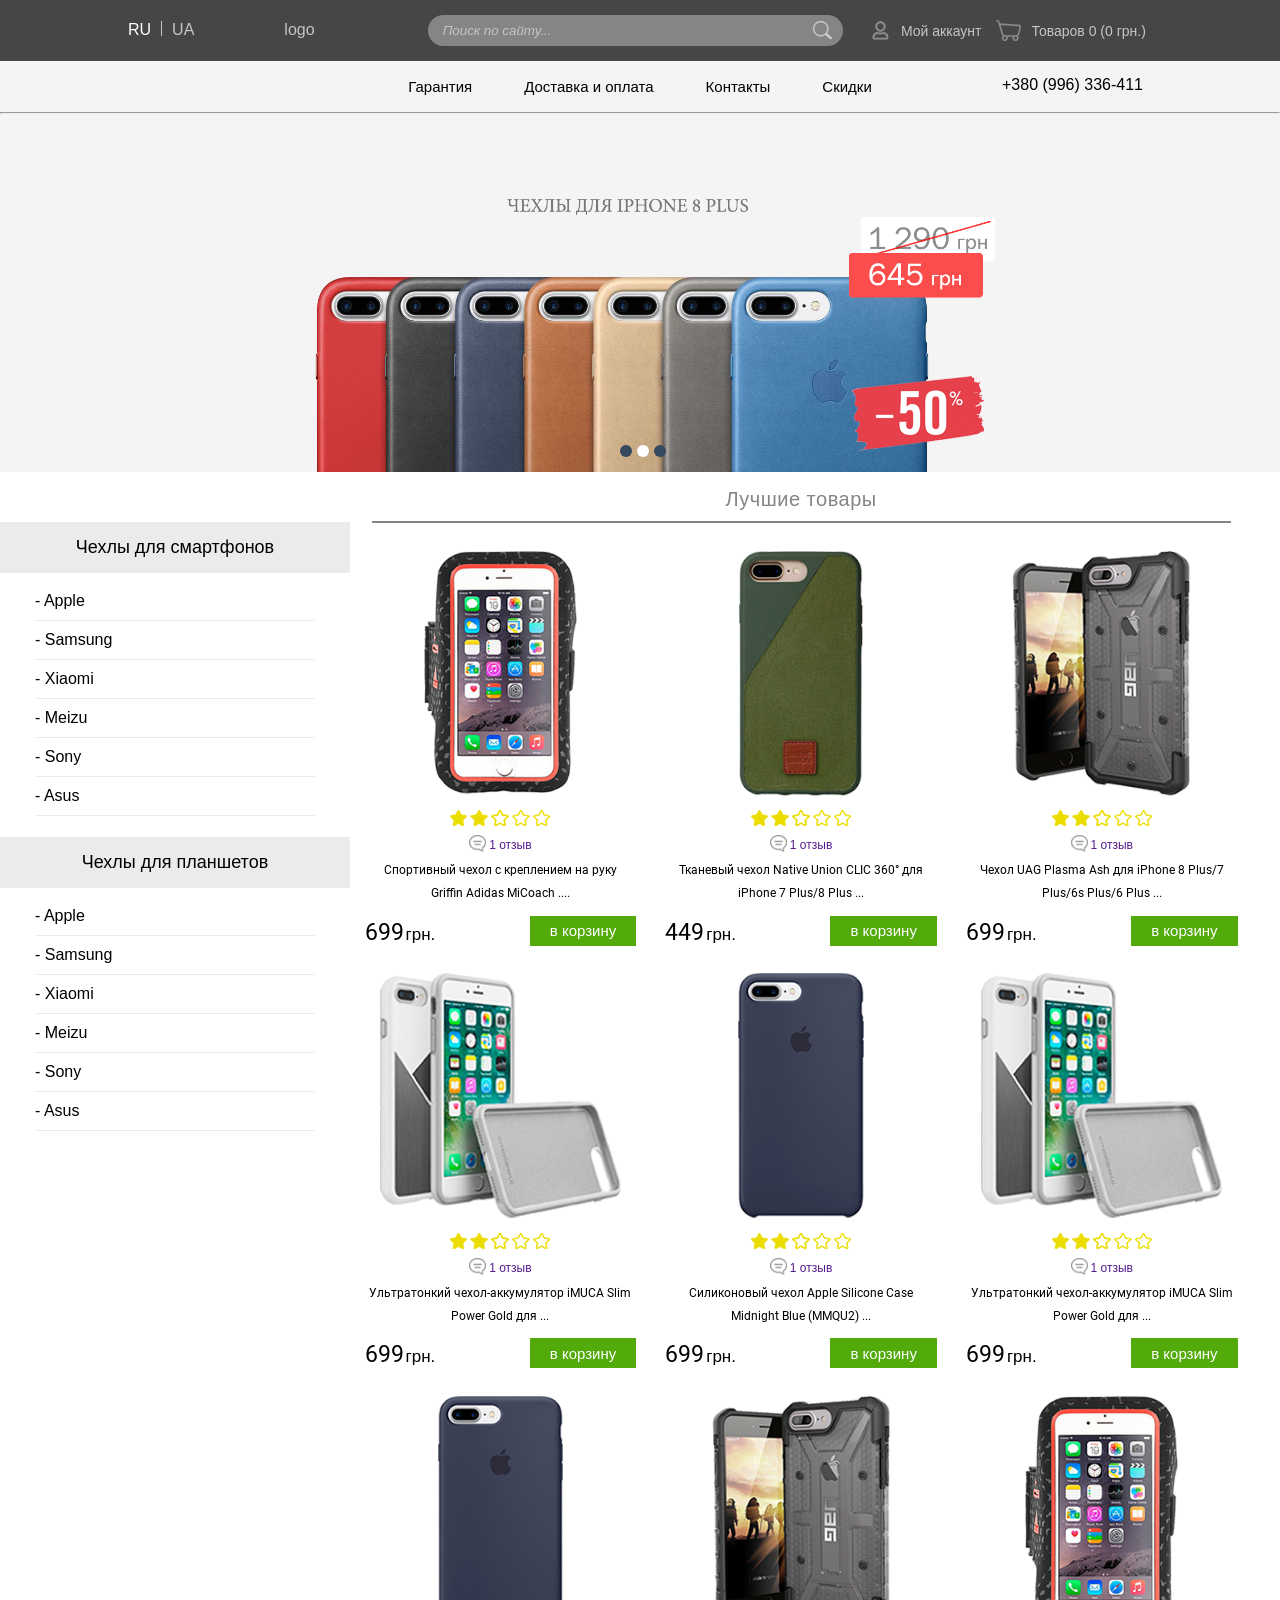
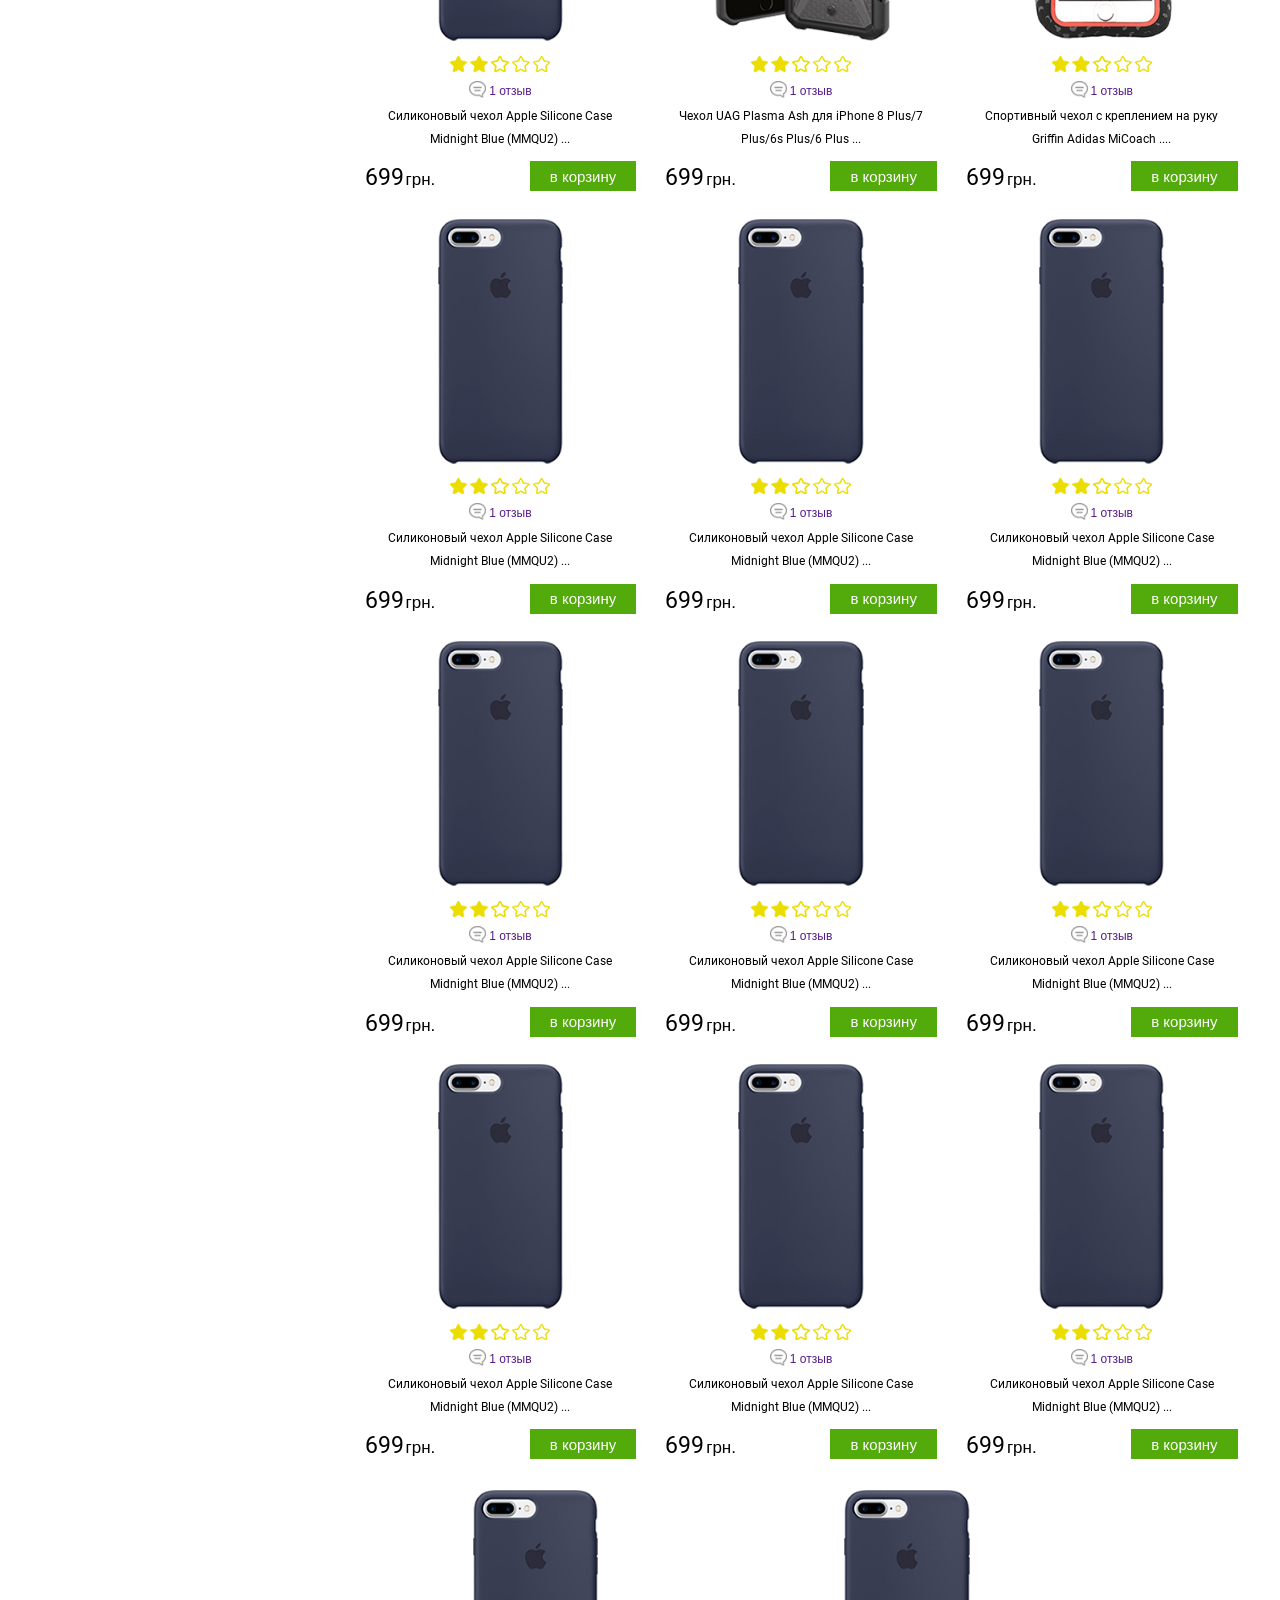
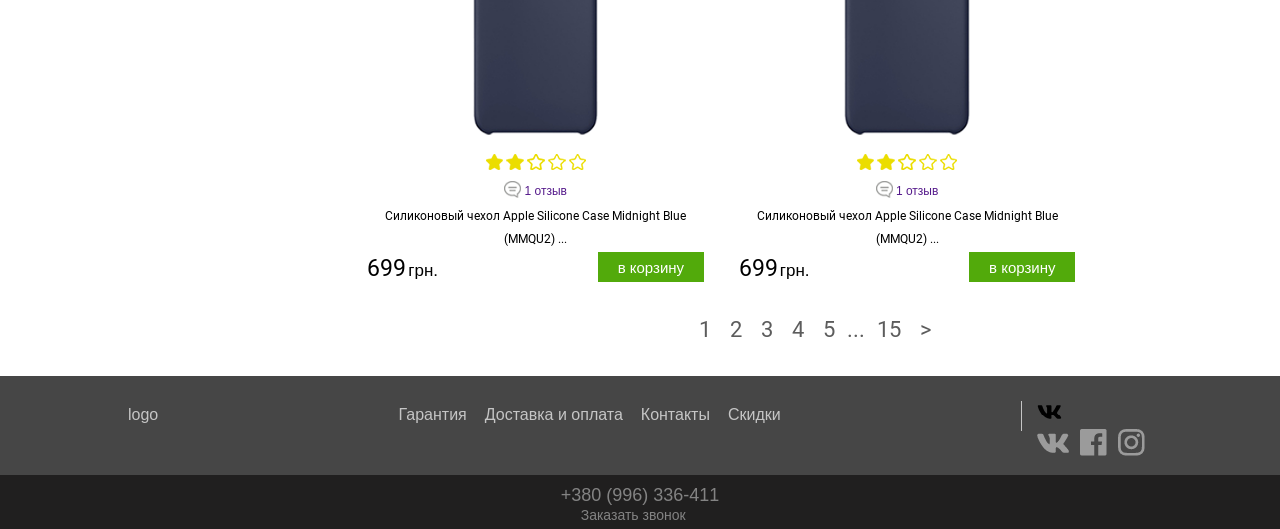
==== shop/index.html @ dcca8839 "reload" ====
<!DOCTYPE html>
<html lang="en">
<head>
    <meta charset="UTF-8">
    <meta name="viewport" content="width=device-width, initial-scale=1.0, maximum-scale=1.0, user-scalable=no">
    <meta http-equiv="X-UA-Compatible" content="ie=edge">
    <link rel="stylesheet" href="css/fonts.css">
    <link rel="stylesheet" href="css/style.css">
    <title>Document</title>
    <link rel="stylesheet" type="text/css" href="slider/engine1/style.css" />
	<script type="text/javascript" src="slider/engine1/jquery.js"></script>
</head>
<body>       
    <header class="header">
        <div class="header-center">
            <div class="launge">
                <div class="ru">
                    <a  href="#">RU</a> 
                </div>
                <div class="line">
                </div>
                <div class="ua">
                    <a  href="#">UA</a> 
                </div> 
                <div class="logo">           
                    <a href="#">logo</a>
                </div> 
            </div>
            <div class="search">
                <input type="text" placeholder="Поиск по сайту...">
                <a href="#"></a>
            </div>
            <div class="user">   
                    <a class="img-user" href="#"></a>                
                <div class="account">
                    <a href="#">Мой аккаунт
                    </a>
                </div>                
                <a class="img-basket" href="#"><img src="img/basket.png" alt=""></a>                
                <div class="basket">
                    <a href="#">Товаров 0 (0 грн.)</a>
                </div>                
            </div>
        </div>
    </header>

    <header class="header_1">
        <div class="position">
                <div class="number_phone n1">                    
                </div>
            <div class="center_header_1">
                <a href="#"><button>Гарантия</button></a>
                <a href="#"><button>Доставка и оплата</button></a>
                <a href="#"><button>Контакты</button></a>
                <a href="#"><button>Скидки</button></a> 
            </div>
            <div class="number_phone n2">
                    +380 (996) 336-411
            </div>
        </div>
        
    </header>

    <hr class="line">

    <div class="slider">
        <div class="slider_sl">
            <div id="wowslider-container1">
                <div class="ws_images"><ul>
                    <li><img src="slider/data1/images/_1.png" id="wows1_0"/></li>
                    <li><img src="slider/data1/images/_1__.png" id="wows1_1"/></a></li>
                    <li><img src="slider/data1/images/_1____.png" id="wows1_2"/></li>
                </ul></div>
                <div class="ws_bullets"><div>
                    <a href="#" title="Без имени-1"><span>1</span></a>
                    <a href="#" title="Без имени-1 — копия"><span>2</span></a>
                    <a href="#" title="Без имени-1 — копия — копия"><span>3</span></a>
                </div></div><div class="ws_script" style="position:absolute;left:-99%"><a href="https://www.youtube.com">html5 slider</a> by WOWSlider.com v8.8</div>
                <div class="ws_shadow"></div>
            </div>	
            <script type="text/javascript" src="slider/engine1/wowslider.js"></script>
            <script type="text/javascript" src="slider/engine1/script.js"></script>
        </div>
    </div>
    
    <div class="content">
        <div class="catalog">
            <div class="catalog_towarow">  
                <div class="smartphone">
                    <div class="cases">             
                        <div class="smartphone_cases">
                            <a class="cases" href="#">Чехлы для смартфонов</a>                    
                        </div>
                    </div>
                    <div class="sm">
                        <a href="#">- Apple</a> <br> 
                        <a href="#">- Samsung</a> <br>
                        <a href="#">- Xiaomi</a> <br>
                        <a href="#">- Meizu</a> <br>
                        <a href="#">- Sony</a> <br>
                        <a href="#">- Asus</a> 
                    </div>
                </div>
                
                <div class="tablet">
                    <div class="cases">
                        <div class="tablet_cases">
                            <a href="#">Чехлы для планшетов</a>                   
                        </div>
                    </div>
                    <div class="tb">
                        <a href="#">- Apple</a> <br>
                        <a href="#">- Samsung</a> <br>
                        <a href="#">- Xiaomi</a> <br>
                        <a href="#">- Meizu</a> <br>
                        <a href="#">- Sony</a> <br>
                        <a href="#">- Asus</a> 
                    </div>
                </div>
            </div>
        </div>

        <div class="tovar">
            <div class="txt-best-products">
                <span>Лучшие товары</span>
                <hr>
            </div>
            <div class="products">
                <div class="block">
                    <div>
                        <div class="ph">
                            <img class="photo" src="img/case-1.png" alt="">
                        </div>
                        <img class="star" src="img/star-2.png" alt="">
                        <div class="comment">
                            <a href="">
                            <img src="img/comment.png" alt="">
                            <span>1 отзыв</span>
                            </a>
                        </div>
                        <div class="description">
                            <span>
                                Спортивный чехол с креплением на руку 
                                Griffin Adidas MiCoach .... <br>
                            </span>
                        </div>
                        <span class="price">
                            699<span>грн.</span> 
                        </span>
                        <a href="#">
                            <button>
                                в корзину
                            </button>
                        </a>
                    </div>
                </div>

                <div class="block">
                    <div>
                        <div class="ph">
                            <img class="photo" src="img/case-2.png" alt="">
                        </div>
                        <img class="star" src="img/star-2.png" alt="">
                        <div class="comment">
                            <a href="">
                            <img src="img/comment.png" alt="">
                            <span>1 отзыв</span>
                            </a>
                        </div>
                        <div class="description">
                            <span>
                                Тканевый чехол Native Union CLIC 360° для iPhone 7 Plus/8 Plus ...<br>
                            </span>
                        </div>
                        <span class="price">
                            449<span>грн.</span> 
                        </span>
                        <a href="#">
                            <button>
                                в корзину
                            </button>
                        </a>
                    </div>
                </div>

                <div class="block">
                    <div>
                        <div class="ph">
                            <img class="photo" src="img/case-3.png" alt="">
                        </div>
                        <img class="star" src="img/star-2.png" alt="">
                        <div class="comment">
                            <a href="">
                            <img src="img/comment.png" alt="">
                            <span>1 отзыв</span>
                            </a>
                        </div>
                        <div class="description">
                            <span>
                                Чехол UAG Plasma Ash для iPhone 8 Plus/7 Plus/6s Plus/6 Plus ... <br>
                            </span>
                        </div>
                        <span class="price">
                            699<span>грн.</span> 
                        </span>
                        <a href="#">
                            <button>
                                в корзину
                            </button>
                        </a>
                    </div>
                </div>

                <div class="block">
                    <div>
                        <div class="ph">
                            <img class="photo" src="img/case-4.png" alt="">
                        </div>
                        <img class="star" src="img/star-2.png" alt="">
                        <div class="comment">
                            <a href="">
                            <img src="img/comment.png" alt="">
                            <span>1 отзыв</span>
                            </a>
                        </div>
                        <div class="description">
                            <span>
                                Ультратонкий чехол-аккумулятор iMUCA Slim Power Gold для ...<br>
                            </span>
                        </div>
                        <span class="price">
                            699<span>грн.</span> 
                        </span>
                        <a href="#">
                            <button>
                                в корзину
                            </button>
                        </a>
                    </div>
                </div>
                <div class="block">
                    <div>
                        <div class="ph">
                            <img class="photo" src="img/case-5.png" alt="">
                        </div>
                        <img class="star" src="img/star-2.png" alt="">
                        <div class="comment">
                            <a href="">
                            <img src="img/comment.png" alt="">
                            <span>1 отзыв</span>
                            </a>
                        </div>
                        <div class="description">
                            <span>
                                Силиконовый чехол Apple Silicone Case Midnight Blue (MMQU2) ...<br>
                            </span>
                        </div>
                        <span class="price">
                            699<span>грн.</span> 
                        </span>
                        <a href="#">
                            <button>
                                в корзину
                            </button>
                        </a>
                    </div>
                </div>
                <div class="block">
                    <div>
                        <div class="ph">
                            <img class="photo" src="img/case-4.png" alt="">
                        </div>
                        <img class="star" src="img/star-2.png" alt="">
                        <div class="comment">
                            <a href="">
                            <img src="img/comment.png" alt="">
                            <span>1 отзыв</span>
                            </a>
                        </div>
                        <div class="description">
                            <span>
                                Ультратонкий чехол-аккумулятор iMUCA Slim Power Gold для ...<br>
                            </span>
                        </div>
                        <span class="price">
                            699<span>грн.</span> 
                        </span>
                        <a href="#">
                            <button>
                                в корзину
                            </button>
                        </a>
                    </div>
                </div>
                <div class="block">
                    <div>
                        <div class="ph">
                            <img class="photo" src="img/case-5.png" alt="">
                        </div>
                        <img class="star" src="img/star-2.png" alt="">
                        <div class="comment">
                            <a href="">
                            <img src="img/comment.png" alt="">
                            <span>1 отзыв</span>
                            </a>
                        </div>
                        <div class="description">
                            <span>
                                Силиконовый чехол Apple Silicone Case Midnight Blue (MMQU2) ...<br>
                            </span>
                        </div>
                        <span class="price">
                            699<span>грн.</span> 
                        </span>
                        <a href="#">
                            <button>
                                в корзину
                            </button>
                        </a>
                    </div>
                </div>
                <div class="block">
                    <div>
                        <div class="ph">
                            <img class="photo" src="img/case-3.png" alt="">
                        </div>
                        <img class="star" src="img/star-2.png" alt="">
                        <div class="comment">
                            <a href="">
                            <img src="img/comment.png" alt="">
                            <span>1 отзыв</span>
                            </a>
                        </div>
                        <div class="description">
                            <span>
                                Чехол UAG Plasma Ash для iPhone 8 Plus/7 Plus/6s Plus/6 Plus ... <br>
                            </span>
                        </div>
                        <span class="price">
                            699<span>грн.</span> 
                        </span>
                        <a href="#">
                            <button>
                                в корзину
                            </button>
                        </a>
                    </div>
                </div>
                <div class="block">
                    <div>
                        <div class="ph">
                            <img class="photo" src="img/case-1.png" alt="">
                        </div>
                        <img class="star" src="img/star-2.png" alt="">
                        <div class="comment">
                            <a href="">
                            <img src="img/comment.png" alt="">
                            <span>1 отзыв</span>
                            </a>
                        </div>
                        <div class="description">
                            <span>
                                Спортивный чехол с креплением на руку 
                                Griffin Adidas MiCoach .... <br>
                            </span>
                        </div>
                        <span class="price">
                            699<span>грн.</span> 
                        </span>
                        <a href="#">
                            <button>
                                в корзину
                            </button>
                        </a>
                    </div>
                </div>
                <div class="block">
                    <div>
                        <div class="ph">
                            <img class="photo" src="img/case-5.png" alt="">
                        </div>
                        <img class="star" src="img/star-2.png" alt="">
                        <div class="comment">
                            <a href="">
                            <img src="img/comment.png" alt="">
                            <span>1 отзыв</span>
                            </a>
                        </div>
                        <div class="description">
                            <span>
                                Силиконовый чехол Apple Silicone Case Midnight Blue (MMQU2) ...<br>
                            </span>
                        </div>
                        <span class="price">
                            699<span>грн.</span> 
                        </span>
                        <a href="#">
                            <button>
                                в корзину
                            </button>
                        </a>
                    </div>
                </div>
                <div class="block">
                    <div>
                        <div class="ph">
                            <img class="photo" src="img/case-5.png" alt="">
                        </div>
                        <img class="star" src="img/star-2.png" alt="">
                        <div class="comment">
                            <a href="">
                            <img src="img/comment.png" alt="">
                            <span>1 отзыв</span>
                            </a>
                        </div>
                        <div class="description">
                            <span>
                                Силиконовый чехол Apple Silicone Case Midnight Blue (MMQU2) ...<br>
                            </span>
                        </div>
                        <span class="price">
                            699<span>грн.</span> 
                        </span>
                        <a href="#">
                            <button>
                                в корзину
                            </button>
                        </a>
                    </div>
                </div>
                <div class="block">
                    <div>
                        <div class="ph">
                            <img class="photo" src="img/case-5.png" alt="">
                        </div>
                        <img class="star" src="img/star-2.png" alt="">
                        <div class="comment">
                            <a href="">
                            <img src="img/comment.png" alt="">
                            <span>1 отзыв</span>
                            </a>
                        </div>
                        <div class="description">
                            <span>
                                Силиконовый чехол Apple Silicone Case Midnight Blue (MMQU2) ...<br>
                            </span>
                        </div>
                        <span class="price">
                            699<span>грн.</span> 
                        </span>
                        <a href="#">
                            <button>
                                в корзину
                            </button>
                        </a>
                    </div>
                </div>
                <div class="block">
                    <div>
                        <div class="ph">
                            <img class="photo" src="img/case-5.png" alt="">
                        </div>
                        <img class="star" src="img/star-2.png" alt="">
                        <div class="comment">
                            <a href="">
                            <img src="img/comment.png" alt="">
                            <span>1 отзыв</span>
                            </a>
                        </div>
                        <div class="description">
                            <span>
                                Силиконовый чехол Apple Silicone Case Midnight Blue (MMQU2) ...<br>
                            </span>
                        </div>
                        <span class="price">
                            699<span>грн.</span> 
                        </span>
                        <a href="#">
                            <button>
                                в корзину
                            </button>
                        </a>
                    </div>
                </div>
                <div class="block">
                    <div>
                        <div class="ph">
                            <img class="photo" src="img/case-5.png" alt="">
                        </div>
                        <img class="star" src="img/star-2.png" alt="">
                        <div class="comment">
                            <a href="">
                            <img src="img/comment.png" alt="">
                            <span>1 отзыв</span>
                            </a>
                        </div>
                        <div class="description">
                            <span>
                                Силиконовый чехол Apple Silicone Case Midnight Blue (MMQU2) ...<br>
                            </span>
                        </div>
                        <span class="price">
                            699<span>грн.</span> 
                        </span>
                        <a href="#">
                            <button>
                                в корзину
                            </button>
                        </a>
                    </div>
                </div>
                <div class="block">
                    <div>
                        <div class="ph">
                            <img class="photo" src="img/case-5.png" alt="">
                        </div>
                        <img class="star" src="img/star-2.png" alt="">
                        <div class="comment">
                            <a href="">
                            <img src="img/comment.png" alt="">
                            <span>1 отзыв</span>
                            </a>
                        </div>
                        <div class="description">
                            <span>
                                Силиконовый чехол Apple Silicone Case Midnight Blue (MMQU2) ...<br>
                            </span>
                        </div>
                        <span class="price">
                            699<span>грн.</span> 
                        </span>
                        <a href="#">
                            <button>
                                в корзину
                            </button>
                        </a>
                    </div>
                </div>
                <div class="block">
                    <div>
                        <div class="ph">
                            <img class="photo" src="img/case-5.png" alt="">
                        </div>
                        <img class="star" src="img/star-2.png" alt="">
                        <div class="comment">
                            <a href="">
                            <img src="img/comment.png" alt="">
                            <span>1 отзыв</span>
                            </a>
                        </div>
                        <div class="description">
                            <span>
                                Силиконовый чехол Apple Silicone Case Midnight Blue (MMQU2) ...<br>
                            </span>
                        </div>
                        <span class="price">
                            699<span>грн.</span> 
                        </span>
                        <a href="#">
                            <button>
                                в корзину
                            </button>
                        </a>
                    </div>
                </div>
                <div class="block">
                    <div>
                        <div class="ph">
                            <img class="photo" src="img/case-5.png" alt="">
                        </div>
                        <img class="star" src="img/star-2.png" alt="">
                        <div class="comment">
                            <a href="">
                            <img src="img/comment.png" alt="">
                            <span>1 отзыв</span>
                            </a>
                        </div>
                        <div class="description">
                            <span>
                                Силиконовый чехол Apple Silicone Case Midnight Blue (MMQU2) ...<br>
                            </span>
                        </div>
                        <span class="price">
                            699<span>грн.</span> 
                        </span>
                        <a href="#">
                            <button>
                                в корзину
                            </button>
                        </a>
                    </div>
                </div>
                <div class="block">
                    <div>
                        <div class="ph">
                            <img class="photo" src="img/case-5.png" alt="">
                        </div>
                        <img class="star" src="img/star-2.png" alt="">
                        <div class="comment">
                            <a href="">
                            <img src="img/comment.png" alt="">
                            <span>1 отзыв</span>
                            </a>
                        </div>
                        <div class="description">
                            <span>
                                Силиконовый чехол Apple Silicone Case Midnight Blue (MMQU2) ...<br>
                            </span>
                        </div>
                        <span class="price">
                            699<span>грн.</span> 
                        </span>
                        <a href="#">
                            <button>
                                в корзину
                            </button>
                        </a>
                    </div>
                </div>
                <div class="block">
                    <div>
                        <div class="ph">
                            <img class="photo" src="img/case-5.png" alt="">
                        </div>
                        <img class="star" src="img/star-2.png" alt="">
                        <div class="comment">
                            <a href="">
                            <img src="img/comment.png" alt="">
                            <span>1 отзыв</span>
                            </a>
                        </div>
                        <div class="description">
                            <span>
                                Силиконовый чехол Apple Silicone Case Midnight Blue (MMQU2) ...<br>
                            </span>
                        </div>
                        <span class="price">
                            699<span>грн.</span> 
                        </span>
                        <a href="#">
                            <button>
                                в корзину
                            </button>
                        </a>
                    </div>
                </div>
                <div class="block">
                    <div>
                        <div class="ph">
                            <img class="photo" src="img/case-5.png" alt="">
                        </div>
                        <img class="star" src="img/star-2.png" alt="">
                        <div class="comment">
                            <a href="">
                            <img src="img/comment.png" alt="">
                            <span>1 отзыв</span>
                            </a>
                        </div>
                        <div class="description">
                            <span>
                                Силиконовый чехол Apple Silicone Case Midnight Blue (MMQU2) ...<br>
                            </span>
                        </div>
                        <span class="price">
                            699<span>грн.</span> 
                        </span>
                        <a href="#">
                            <button>
                                в корзину
                            </button>
                        </a>
                    </div>
                </div>           
            </div>
            <div class="down-spusok">
                <a href="#">1</a>
                <a href="#">2</a>
                <a href="#">3</a>
                <a href="#">4</a>
                <a href="#">5</a>
                <span>...</span>
                <a href="#">15</a>
                <a href="#">></a>
            </div>
        </div>
    </div>

    

    <footer>
        <div class="block-footer">
            <div class="left-footer">
                <a href="#">logo</a>
            </div>
            <div class="center-footer">
                <a href="#">Гарантия</a>
                <a href="#">Доставка и оплата</a>
                <a href="#">Контакты</a>
                <a href="#">Скидки</a>
            </div>
            <div class="right-footer">
                <div class="line"></div>
                <div class="imeges">
                    <a class="vkont" href="#"></a>
                    <a href="#"><img class="vk" src="img/vk.png" alt=""></a>
                    <a href="#"><img class="fc" src="img/facebook.png" alt=""></a>
                    <a href="#"><img class="in" src="img/instagram.png" alt=""></a>
                </div>
            </div>
        </div>
    </footer>

    <footer class="footer-1">
        <div class="number">
            <span>+380 (996) 336-411</span><br>
            <a href="#">
                Заказать звонок
            </a>
        </div>
    </footer>

</body>
</html>
---- shop/css/fonts.css ----
@font-face {
    font-family: "MyriadPro-Regular"; 
   src: url("catalog/view/theme/vasek/stylesheet/fonts/MyriadPro-Regular/MyriadPro-Regular.eot"); 
   src: url("catalog/view/theme/vasek/stylesheet/fonts/MyriadPro-Regular/MyriadPro-Regular.eot?#iefix") format("embedded-opentype"),
   url("catalog/view/theme/vasek/stylesheet/fonts/MyriadPro-Regular/MyriadPro-Regular.woff") format("woff"), 
   url("catalog/view/theme/vasek/stylesheet/fonts/MyriadPro-Regular/MyriadPro-Regular.ttf") format("truetype"); 
   font-style: normal; 
   font-weight: normal; 
}
@font-face {
    font-family: "Roboto-Regular"; 
   src: url("../fonts/Roboto-Regular/Roboto-Regular.eot"); 
   src: url("../fonts/Roboto-Regular/Roboto-Regular.eot?#iefix") format("embedded-opentype"),
   url("../fonts/Roboto-Regular/Roboto-Regular.woff") format("woff"), 
   url("../fonts/Roboto-Regular/Roboto-Regular.ttf") format("truetype"); 
   font-style: normal; 
   font-weight: normal; 
}

@font-face {
    font-family: "Roboto-Regular"; 
   src: url("../fonts/Roboto-Regular/Roboto-Regular.eot"); 
   src: url("../fonts/Roboto-Regular/Roboto-Regular.eot?#iefix") format("embedded-opentype"),
   url("../fonts/Roboto-Regular/Roboto-Regular.woff") format("woff"), 
   url("../fonts/Roboto-Regular/Roboto-Regular.ttf") format("truetype"); 
   font-style: normal; 
   font-weight: normal; 
}

@font-face {
    font-family: "ThirstyScriptRegular"; 
   src: url("../fonts/ThirstyScriptRegular/ThirstyScriptRegular.eot"); 
   src: url("../fonts/ThirstyScriptRegular/ThirstyScriptRegular.eot?#iefix") format("embedded-opentype"),
   url("../fonts/ThirstyScriptRegular/ThirstyScriptRegular.woff") format("woff"), 
   url("../fonts/ThirstyScriptRegular/ThirstyScriptRegular.ttf") format("truetype"); 
   font-style: normal; 
   font-weight: normal; 
}
---- shop/css/style.css ----
body {
  margin: 0px;
}
body a {
  text-decoration: none;
}

.header {
  background-color: #464646;
}
.header .header-center {
  display: flex;
  width: 80%;
  min-width: 1000px;
  max-width: 2000px;
  padding-top: 15px;
  padding-bottom: 15px;
  margin: auto;
  justify-content: space-between;
}
.header .header-center .launge {
  width: 280px;
  display: flex;
  font-family: Arial, sans-serif;
  margin-top: 6px;
}
.header .header-center .launge .line {
  width: 1px;
  height: 15px;
  background-color: #c5c5c5;
}
.header .header-center .launge a {
  transition: all 0.3s ease;
  color: #c5c5c5;
}
.header .header-center .launge .ru {
  margin-right: 10px;
}
.header .header-center .launge .ru a {
  color: #ffffff;
}
.header .header-center .launge .ua {
  margin-left: 10px;
}
.header .header-center .launge .ua :hover {
  color: #ffffff;
}
.header .header-center .launge .logo {
  margin-left: 90px;
}
.header .header-center .launge .logo :hover {
  color: #ffffff;
}
.header .search {
  display: flex;
  width: 440px;
  margin-left: 1.5%;
}
.header .search input {
  border-radius: 20px;
  border: 0px;
  padding: 8px 35px 8px 15px;
  width: 365px;
  background-color: #858585;
  outline: none;
  font-style: italic;
  color: #c5c5c5;
  font-family: Arial, sans-serif;
}
.header .search input::placeholder {
  color: #c5c5c5;
}
.header .search a {
  background: url("icon/search.png") no-repeat;
  width: 20px;
  height: 20px;
  position: relative;
  top: 6px;
  right: 30px;
}
.header .user {
  display: flex;
  width: 280px;
}
.header .user .img-user {
  margin-top: 6px;
  margin-right: 10px;
  width: 19px;
  height: 19px;
  background: url(icon/user.png) no-repeat;
}
.header .user a {
  transition: all 0.3s ease;
  color: #c5c5c5;
}
.header .user .account {
  margin-top: 8px;
  font-size: 14px;
  font-family: Arial, sans-serif;
}
.header .user .account :hover {
  color: #ffffff;
}
.header .user .img-basket {
  background: url(icon/basket.png) no-repeat;
  width: 25px;
  height: 25px;
  margin-top: 5px;
  margin-left: 15px;
}
.header .user .basket {
  margin-top: 8px;
  margin-left: 10px;
  font-size: 14px;
  font-family: Arial, sans-serif;
}
.header .user .basket :hover {
  color: #ffffff;
}

.header_1 {
  background-color: #f4f4f4;
  display: flex;
  justify-content: center;
}
.header_1 .position {
  display: flex;
  justify-content: space-between;
  width: 80%;
  max-width: 2000px;
  min-width: 1000px;
}
.header_1 .position .center_header_1 {
  display: flex;
}
.header_1 .position .center_header_1 button {
  color: black;
  font-size: 15px;
  font-family: "MyriadPro-Regular", sans-serif;
  padding: 17px 26px;
  border: 0;
  background-color: #f4f4f4;
  outline: 0 !important;
  transition: all 0.2s ease;
}
.header_1 .position .center_header_1 button:hover {
  color: #f4f4f4;
  background-color: #464646;
  padding: 17px 26px;
}
.header_1 .position .number_phone {
  transition: all 0.2s ease;
  font-family: "MyriadPro-Regular", sans-serif;
  right: 10%;
  color: black;
  padding: 15px 0px;
  width: 150px;
}

.line {
  margin: 0px;
}

.slider {
  display: flex;
  justify-content: center;
  background-color: #f4f4f4;
}
.slider .slider_sl {
  width: 70%;
}

.content {
  display: flex;
  margin-top: 50px;
}
.content .catalog {
  flex: 1;
  width: 100%;
  display: flex;
  justify-content: center;
}
.content .catalog .catalog_towarow {
  display: flex;
  flex-direction: column;
  width: 350px;
  height: 600px;
  border: 0px solid #ebebeb;
}
.content .catalog .catalog_towarow .cases {
  height: 315px;
}
.content .catalog .catalog_towarow .smartphone_cases, .content .catalog .catalog_towarow .tablet_cases {
  transition: all 0.3s ease;
  font-size: 18px;
  text-align: center;
  background-color: #ebebeb;
  width: 100%;
  font-family: "MyriadPro-Regular", sans-serif;
  padding: 15px 0px;
}
.content .catalog .catalog_towarow .smartphone_cases a, .content .catalog .catalog_towarow .tablet_cases a {
  color: black;
  padding-left: 0px;
}
.content .catalog .catalog_towarow .smartphone_cases:hover, .content .catalog .catalog_towarow .tablet_cases:hover {
  background-color: #464646;
}
.content .catalog .catalog_towarow .smartphone_cases:hover a, .content .catalog .catalog_towarow .tablet_cases:hover a {
  color: #ffffff;
}
.content .catalog .catalog_towarow .sm, .content .catalog .catalog_towarow .tb {
  position: absolute;
  width: 80%;
  top: 60px;
  font-size: 0px;
  padding: 0% 10%;
}
.content .catalog .catalog_towarow .sm a, .content .catalog .catalog_towarow .tb a {
  transition: all 0.2s ease;
  font-family: "MyriadPro-Regular", sans-serif;
  display: block;
  padding: 10px 0px 10px 0px;
  color: black;
  font-size: 16px;
  border-bottom: 1px solid #ebebeb;
}
.content .catalog .catalog_towarow .sm a:hover, .content .catalog .catalog_towarow .tb a:hover {
  border-bottom: 1px solid #858585;
  font-size: 20px;
}
.content .catalog .catalog_towarow .tablet, .content .catalog .catalog_towarow .smartphone {
  position: relative;
  width: 100%;
}
.content .tovar {
  position: relative;
  top: -34px;
  flex: 3;
  width: 100%;
  max-width: 2000px;
}
.content .tovar .txt-best-products {
  margin-right: 3%;
  text-align: center;
  font-size: 20px;
  font-family: "MyriadPro-Regular", sans-serif;
  color: #858585;
  letter-spacing: 0.5px;
}
.content .tovar .txt-best-products hr {
  border: 0.7px solid #858585;
  width: 95%;
}
.content .tovar .products {
  width: 97%;
  display: flex;
  flex-wrap: wrap;
  justify-content: left;
}
.content .tovar .products .block {
  margin-bottom: 10px;
  transition: all 0.4s ease;
  flex-grow: 1;
  width: 250px;
  max-width: 366px;
  height: 420px;
  margin: 0.3% 0.3% 0% 0.3%;
  flex-shrink: 0;
  position: relative;
  background-color: #ffffff;
}
.content .tovar .products .block div .ph {
  display: flex;
  justify-content: center;
  height: 245px;
  padding: 5%;
}
.content .tovar .products .block div .ph .photo {
  display: block;
  height: 100%;
}
.content .tovar .products .block div .star {
  display: block;
  margin: auto;
  margin-bottom: 3%;
}
.content .tovar .products .block div .comment a {
  display: flex;
  justify-content: center;
}
.content .tovar .products .block div .comment a img {
  display: flex;
  width: 17px;
  height: 17px;
}
.content .tovar .products .block div .comment a span {
  margin-left: 3px;
  font-family: "MyriadPro-Regular", sans-serif;
  font-size: 12px;
  margin-top: 3px;
}
.content .tovar .products .block div .description {
  display: flex;
  justify-content: center;
  margin-top: 7px;
  margin-bottom: 5px;
}
.content .tovar .products .block div .description span {
  display: block;
  width: 90%;
  font-family: "Roboto-Regular", sans-serif;
  font-size: 12px;
  text-align: center;
  line-height: 23px;
}
.content .tovar .products .block div .price {
  position: absolute;
  display: block;
  bottom: 10px;
  margin-left: 4%;
  font-size: 23px;
  font-family: "Roboto-Regular", sans-serif;
}
.content .tovar .products .block div .price span {
  margin-left: 2px;
  font-size: 17px;
  font-family: "MyriadPro-Regular", sans-serif;
}
.content .tovar .products .block div a button {
  font-family: "MyriadPro-Regular", sans-serif;
  font-size: 15px;
  color: #ffffff;
  position: absolute;
  right: 4%;
  bottom: 10px;
  background-color: #52aa0b;
  border: 0px;
  padding: 6.5px 20px;
  transition: all 0.2s ease;
}
.content .tovar .products .block div a button:hover {
  cursor: pointer;
  background-color: #71ca28;
}
.content .tovar .products .block:hover {
  box-shadow: 12px 12px 60px rgba(0, 0, 0, 0.2);
  z-index: 2;
}
.content .tovar .down-spusok {
  font-size: 22px;
  font-family: "Roboto-Regular", sans-serif;
  text-align: center;
  margin-top: 25px;
}
.content .tovar .down-spusok a {
  transition: all 0.3S ease;
  color: #5c5c5c;
  margin-right: 7px;
  margin-left: 7px;
}
.content .tovar .down-spusok a:hover {
  color: black;
}
.content .tovar .down-spusok span {
  color: #5c5c5c;
}

footer {
  display: flex;
  justify-content: center;
  background-color: #464646;
  padding: 25px 0px 15px 0px;
}
footer .block-footer {
  width: 80%;
  min-width: 1000px;
  max-width: 2000px;
  display: flex;
  justify-content: space-between;
}
footer .block-footer .left-footer {
  margin-top: 5px;
}
footer .block-footer .left-footer a {
  transition: all 0.3s ease;
  color: #c5c5c5;
  font-family: "MyriadPro-Regular", sans-serif;
}
footer .block-footer .left-footer a:hover {
  color: #ffffff;
}
footer .block-footer .center-footer {
  margin-top: 5px;
}
footer .block-footer .center-footer a {
  transition: all 0.3s ease;
  color: #c5c5c5;
  font-family: "MyriadPro-Regular", sans-serif;
  margin-left: 7px;
  margin-right: 7px;
}
footer .block-footer .center-footer a:hover {
  color: #ffffff;
}
footer .block-footer .right-footer {
  display: flex;
}
footer .block-footer .right-footer .line {
  margin-right: 15px;
  height: 30px;
  width: 1px;
  background-color: #c5c5c5;
}
footer .block-footer .right-footer .imeges .vkont {
  display: block;
  background: url("icon/vk.svg");
  width: 25px;
  height: 25px;
  fill: green;
}
footer .block-footer .right-footer .imeges a img {
  margin-right: 7px;
  margin-top: 3px;
}
footer .block-footer .right-footer .imeges a .vk {
  margin-bottom: 3px;
}

.footer-1 {
  padding: 10px 0px 5px 0px;
  background-color: #201f1f;
}
.footer-1 .number span {
  color: #838383;
  font-family: "MyriadPro-Regular", sans-serif;
  font-size: 18px;
}
.footer-1 .number a {
  transition: all 0.3s ease;
  color: #838383;
  font-family: "MyriadPro-Regular", sans-serif;
  font-size: 14px;
  margin-left: 20px;
}
.footer-1 .number a:hover {
  color: #c5c5c5;
}

@media (max-width: 1180px) {
  .content .catalog {
    display: none;
  }
  .content .tovar {
    justify-content: center;
  }
}
@media (max-width: 1020px) {
  .header .header-center {
    justify-content: space-between;
    width: 100%;
    min-width: 320px;
  }
  .header .header-center .launge {
    margin-left: 15px;
    width: 120px;
    font-size: 14px;
  }
  .header .header-center .launge .logo {
    margin-left: 25px;
  }
  .header .header-center .search {
    width: 50%;
  }
  .header .header-center .user {
    width: 70px;
    margin-right: 15px;
  }
  .header .header-center .user .account a {
    display: none;
  }
  .header .header-center .user .basket {
    font-size: 0px;
  }

  .header_1 .position {
    width: 100%;
    min-width: 0;
  }
  .header_1 .position .center_header_1 button {
    font-size: 12px;
  }
  .header_1 .position .number_phone {
    font-size: 13px;
    width: 120px;
  }
  .header_1 .position .n1 {
    display: none;
  }

  .slider {
    display: flex;
    justify-content: center;
    background-color: #f4f4f4;
    transition: all 0.3s ease;
  }
  .slider .slider_sl {
    width: 100%;
  }

  footer .block-footer {
    font-size: 12px;
    width: 100%;
    min-width: 580px;
    max-width: none;
  }
  footer .block-footer .left-footer {
    position: relative;
    left: 15px;
  }
  footer .block-footer .center-footer {
    margin-top: 7px;
  }
  footer .block-footer .right-footer {
    position: relative;
    right: 15px;
  }
}
@media (max-width: 628px) {
  .content .tovar .products {
    justify-content: center;
  }
}
@media (max-width: 576px) {
  .header .header-center {
    flex-direction: column;
    width: 100%;
  }
  .header .header-center .launge {
    position: absolute;
    order: 2;
    margin-left: 82%;
    margin-top: 50px;
    width: 0px;
    font-size: 12px;
  }
  .header .header-center .launge .logo {
    position: absolute;
    top: -100px;
  }
  .header .header-center .launge .line {
    position: absolute;
    margin-left: 27.5px;
    top: -1px;
  }
  .header .header-center .search {
    order: 1;
    width: 90%;
    margin-left: 7%;
  }
  .header .header-center .search input {
    padding: 8px 15% 8px 15px;
    width: 100%;
  }
  .header .header-center .user {
    margin-left: 10px;
    order: 3;
    width: 280px;
    margin-top: 10px;
  }
  .header .header-center .user .account {
    font-size: 12px;
  }
  .header .header-center .user .basket {
    font-size: 12px;
  }

  .header_1 .position {
    justify-content: center;
    width: 100%;
    min-width: 0;
  }
  .header_1 .position .center_header_1 {
    width: 100%;
    display: flex;
    justify-content: space-between;
  }
  .header_1 .position .center_header_1 button {
    font-size: 12px;
    padding: 10px 7px;
  }
  .header_1 .position .center_header_1 button:hover {
    color: #f4f4f4;
    background-color: #464646;
    padding: 10px 10px;
  }
  .header_1 .position .number_phone {
    display: none;
  }
}

/*# sourceMappingURL=style.css.map */
---- shop/slider/engine1/style.css ----
/*
 *	generated by WOW Slider 8.8
 *	template Stream
 */
@import url(https://fonts.googleapis.com/css?family=Pacifico);
#wowslider-container1 { 
	display: table;
	zoom: 1; 
	position: relative;
	width: 100%;
	max-width: 100%;
	max-height:685px;
	z-index:90;
	text-align:left; /* reset align=center */
	font-size: 10px;
	text-shadow: none; /* fix some user styles */

	/* reset box-sizing (to boostrap friendly) */
	-webkit-box-sizing: content-box;
	-moz-box-sizing: content-box;
	box-sizing: content-box; 
}
* html #wowslider-container1{ width:1689px }
#wowslider-container1 .ws_images ul{
	position:relative;
	width: 10000%; 
	height:100%;
	left:0;
	list-style:none;
	margin:0;
	padding:0;
	border-spacing:0;
	overflow: visible;
	/*table-layout:fixed;*/
}
#wowslider-container1 .ws_images ul li{
	position: relative;
	width:1%;
	height:100%;
	line-height:0; /*opera*/
	overflow: hidden;
	float:left;
	/*font-size:0;*/
	padding:0 0 0 0 !important;
	margin:0 0 0 0 !important;
}

#wowslider-container1 .ws_images{
	position: relative;
	left:0;
	top:0;
	height:100%;
	max-height:685px;
	max-width: 100%;
	vertical-align: top;
	border:none;
	overflow: hidden;
}
#wowslider-container1 .ws_images ul a{
	width:100%;
	height:100%;
	max-height:685px;
	display:block;
	color:transparent;
}
#wowslider-container1 img{
	max-width: none !important;
}
#wowslider-container1 .ws_images .ws_list img,
#wowslider-container1 .ws_images > div > img{
	width:100%;
	border:none 0;
	max-width: none;
	padding:0;
	margin:0;
}
#wowslider-container1 .ws_images > div > img {
	max-height:685px;
}

#wowslider-container1 .ws_images iframe {
	position: absolute;
	z-index: -1;
}

#wowslider-container1 .ws-title > div {
	display: inline-block !important;
}

#wowslider-container1 a{ 
	text-decoration: none; 
	outline: none; 
	border: none; 
}

#wowslider-container1  .ws_bullets { 
	float: left;
	position:absolute;
	z-index:70;
}
#wowslider-container1  .ws_bullets div{
	position:relative;
	float:left;
	font-size: 0px;
}
/* compatibility with Joomla styles */
#wowslider-container1  .ws_bullets a {
	line-height: 0;
}

#wowslider-container1  .ws_script{
	display:none;
}
#wowslider-container1 sound, 
#wowslider-container1 object{
	position:absolute;
}

/* prevent some of users reset styles */
#wowslider-container1 .ws_effect {
	position: static;
	width: 100%;
	height: 100%;
}

#wowslider-container1 .ws_photoItem {
	border: 2em solid #fff;
	margin-left: -2em;
	margin-top: -2em;
}
#wowslider-container1 .ws_cube_side {
	background: #A6A5A9;
}


#wowslider-container1.ws_gestures {
	cursor: -webkit-grab;
	cursor: -moz-grab;
	cursor: url("[data-uri]"), move;
}
#wowslider-container1.ws_gestures.ws_grabbing {
	cursor: -webkit-grabbing;
	cursor: -moz-grabbing;
	cursor: url("[data-uri]"), move;
}

/* hide controls when video start play */
#wowslider-container1.ws_video_playing .ws_bullets,
#wowslider-container1.ws_video_playing .ws_fullscreen,
#wowslider-container1.ws_video_playing .ws_next,
#wowslider-container1.ws_video_playing .ws_prev {
	display: none;
}


/* youtube/vimeo buttons */
#wowslider-container1 .ws_video_btn {
	position: absolute;
	display: none;
	cursor: pointer;
	top: 0;
	left: 0;
	width: 100%;
	height: 100%;
	z-index: 55;
}
#wowslider-container1 .ws_video_btn.ws_youtube,
#wowslider-container1 .ws_video_btn.ws_vimeo {
	display: block;
}
#wowslider-container1 .ws_video_btn div {
	position: absolute;
	background-image: url(./playvideo.png);
	background-size: 200%;
	top: 50%;
	left: 50%;
	width: 7em;
	height: 5em;
	margin-left: -3.5em;
	margin-top: -2.5em;
}
#wowslider-container1 .ws_video_btn.ws_youtube div {
	background-position: 0 0;
}
#wowslider-container1 .ws_video_btn.ws_youtube:hover div {
	background-position: 100% 0;
}
#wowslider-container1 .ws_video_btn.ws_vimeo div {
	background-position: 0 100%;
}
#wowslider-container1 .ws_video_btn.ws_vimeo:hover div {
	background-position: 100% 100%;
}

#wowslider-container1 .ws_playpause.ws_hide {
	display: none !important;
}
#wowslider-container1  .ws_bullets { 
	padding: 15px 0; 
}
#wowslider-container1 .ws_bullets a { 
	width:12px;
	height:12px;
	border-radius: 50%;
	background: #34495E;
	float: left; 
	text-indent: -4000px; 
	position:relative;
	margin-left:5px;
	color:transparent;
}
#wowslider-container1 .ws_bullets a.ws_selbull{
	background: #ffffff;
	color:#ffffff;
}
#wowslider-container1 a.ws_next, #wowslider-container1 a.ws_prev {
	position: absolute;
	top: 50%;
	height: 7em;
	margin-top: -3.5em;
	width: 5em;
	z-index: 60;
}
#wowslider-container1 a.ws_next{
	right:0;
}

#wowslider-container1 a.ws_next span i:after,
#wowslider-container1 a.ws_next span b:after,
#wowslider-container1 a.ws_next span i:before,
#wowslider-container1 a.ws_next span b:before,
#wowslider-container1 a.ws_prev span i:after,
#wowslider-container1 a.ws_prev span b:after,
#wowslider-container1 a.ws_prev span i:before,
#wowslider-container1 a.ws_prev span b:before{
	content: '';
	position: absolute;
	width: 100%;
	height: .3em;
	background: #ffffff;
	top: 3.2em;
	-webkit-transition: .3s all ease-in-out;
	transition: .3s all ease-in-out;

	/* Fix  */
	-webkit-backface-visibility: hidden;
	backface-visibility: hidden;
	outline: 1px solid transparent;
}
#wowslider-container1 a.ws_next span b:after,
#wowslider-container1 a.ws_next span b:before,
#wowslider-container1 a.ws_prev span b:after,
#wowslider-container1 a.ws_prev span b:before{
	background: #34495E;
	width: 0;
}
#wowslider-container1 a.ws_next span i:after,
#wowslider-container1 a.ws_next span b:after,
#wowslider-container1 a.ws_prev span i:after,
#wowslider-container1 a.ws_prev span b:after{
	-webkit-transform: rotate(40deg);
	-ms-transform: rotate(40deg);
	transform: rotate(40deg);
}
#wowslider-container1 a.ws_next span i:before,
#wowslider-container1 a.ws_next span b:before,
#wowslider-container1 a.ws_prev span i:before,
#wowslider-container1 a.ws_prev span b:before{
	-webkit-transform: rotate(-40deg);
	-ms-transform: rotate(-40deg);
	transform: rotate(-40deg);
}

#wowslider-container1 a.ws_prev span i:after,
#wowslider-container1 a.ws_prev span i:before,
#wowslider-container1 a.ws_prev span b:after,
#wowslider-container1 a.ws_prev span b:before{
	-webkit-transform-origin: 0 0;
	-ms-transform-origin: 0 0;
	transform-origin: 0 0;
	left: 1em;
}
#wowslider-container1 a.ws_next span i:after,
#wowslider-container1 a.ws_next span i:before,
#wowslider-container1 a.ws_next span b:after,
#wowslider-container1 a.ws_next span b:before{
	-webkit-transform-origin: 100% 0;
	-ms-transform-origin: 100% 0;
	transform-origin: 100% 0;
	right: 1em;
}

#wowslider-container1 a.ws_next:hover span i:before,
#wowslider-container1 a.ws_next:hover span b:before,
#wowslider-container1 a.ws_prev:hover span i:before,
#wowslider-container1 a.ws_prev:hover span b:before{
	-webkit-transform: rotate(-30deg);
	-ms-transform: rotate(-30deg);
	transform: rotate(-30deg);
}
#wowslider-container1 a.ws_next:hover span i:after,
#wowslider-container1 a.ws_next:hover span b:after,
#wowslider-container1 a.ws_prev:hover span i:after,
#wowslider-container1 a.ws_prev:hover span b:after{
	-webkit-transform: rotate(30deg);
	-ms-transform: rotate(30deg);
	transform: rotate(30deg);
}
#wowslider-container1 a.ws_prev:hover span b:after,
#wowslider-container1 a.ws_prev:hover span b:before,
#wowslider-container1 a.ws_next:hover span b:after,
#wowslider-container1 a.ws_next:hover span b:before{
	width:100%;
}

/*playpause*/
#wowslider-container1 .ws_playpause {
    position: absolute;
    width: 3em;
    height: 2em;
    top: 1.5em;
    left: 0.5em;
    z-index: 59;
}

#wowslider-container1 .ws_pause span i, #wowslider-container1 .ws_pause span b{
	position: absolute;
  	width: 0.2em;
  	height: 2em;
  	background: #ffffff;
	-webkit-transition: background 300ms ease-in-out;
	transition: background 300ms ease-in-out;
}

#wowslider-container1 .ws_pause span i{
	left: 1.4em;
}

#wowslider-container1 .ws_pause span b{
	left: 2.1em;
}


#wowslider-container1 .ws_play span{
	border: solid transparent;
	position: absolute;
  	pointer-events: none;
	border-left-color: #ffffff;
	border-width: 10px;
	top: 0;
	left: 1.4em;
	-webkit-transition:  border-left-color 300ms ease-in-out;
	transition:  border-left-color 300ms ease-in-out;
}

#wowslider-container1 .ws_pause:hover span i, #wowslider-container1 .ws_pause:hover span b{
	background: #34495E;
}
#wowslider-container1 .ws_play:hover span{
	border-left-color: #34495E;
}
/* bottom center */
#wowslider-container1  .ws_bullets {
    bottom: 0px;
	left:50%;
}
#wowslider-container1  .ws_bullets div{
	left:-50%;
}
#wowslider-container1 .ws_bulframe span {
	visibility: visible;
	opacity: 1;
	position: absolute;
	width: 0;
	height: 0;
	border-left: 5px solid transparent;
	border-right: 5px solid transparent;
	border-top: 5px solid #ffffff;
	bottom: -5px;
	margin-left: -5px;
	left: 50%;
}#wowslider-container1 .ws-title{
	position: absolute;
	font: 1.8em 'Pacifico', cursive;
	margin-right:10em;
	z-index: 50;
	color:#34495E;
	left: 20px;
	background: none;
	padding: 10px;
	bottom: 30px;
	top: auto;
	opacity: 1;
	background-color:#ffffff;
}

#wowslider-container1 .ws-title div{
    margin-top: 0.5em;
	font-size: 0.8em;
	line-height: 0.8em;
}
#wowslider-container1 .ws-title span{
	font-size: 1.6em;
}#wowslider-container1 .ws_images > ul{
	animation: wsBasic 23.1s infinite;
	-moz-animation: wsBasic 23.1s infinite;
	-webkit-animation: wsBasic 23.1s infinite;
}
@keyframes wsBasic{0%{left:-0%} 23.81%{left:-0%} 33.33%{left:-100%} 57.14%{left:-100%} 66.67%{left:-200%} 90.48%{left:-200%} }
@-moz-keyframes wsBasic{0%{left:-0%} 23.81%{left:-0%} 33.33%{left:-100%} 57.14%{left:-100%} 66.67%{left:-200%} 90.48%{left:-200%} }
@-webkit-keyframes wsBasic{0%{left:-0%} 23.81%{left:-0%} 33.33%{left:-100%} 57.14%{left:-100%} 66.67%{left:-200%} 90.48%{left:-200%} }


* html #wowslider-container1 .ws_shadow{/*ie6*/
	background:none;
	filter:progid:DXImageTransform.Microsoft.AlphaImageLoader( src='engine1//bg.png', sizingMethod='scale');
}
*+html #wowslider-container1 .ws_shadow{/*ie7*/
	background:none;
	filter:progid:DXImageTransform.Microsoft.AlphaImageLoader( src='engine1//bg.png', sizingMethod='scale');
}
#wowslider-container1 .ws_bullets  a img{
	text-indent:0;
	display:block;
	bottom:15px;
	left:-32px;
	visibility:hidden;
	position:absolute;
    border: 5px solid #FFFFFF;
	max-width:none;
}
#wowslider-container1 .ws_bullets a:hover img{
	visibility:visible;
}

#wowslider-container1 .ws_bulframe div div{
	height:48px;
	overflow:visible;
	position:relative;
}
#wowslider-container1 .ws_bulframe div {
	left:0;
	overflow:hidden;
	position:relative;
	width:64px;
	background-color:#FFFFFF;
}
#wowslider-container1  .ws_bullets .ws_bulframe{
	display:none;
	bottom:18px;
	margin-left:6px;
	overflow:visible;
	position:absolute;
	cursor:pointer;
    border: 0px solid #FFFFFF;
}#wowslider-container1 .ws_bulframe div div{
	height: auto;
}

@media all and (max-width:760px) {
	#wowslider-container1 .ws_fullscreen {
		display: block;
	}
}
@media all and (max-width:400px){
	#wowslider-container1 .ws_controls,
	#wowslider-container1 .ws_bullets,
	#wowslider-container1 .ws_thumbs{
		display: none
	}
}
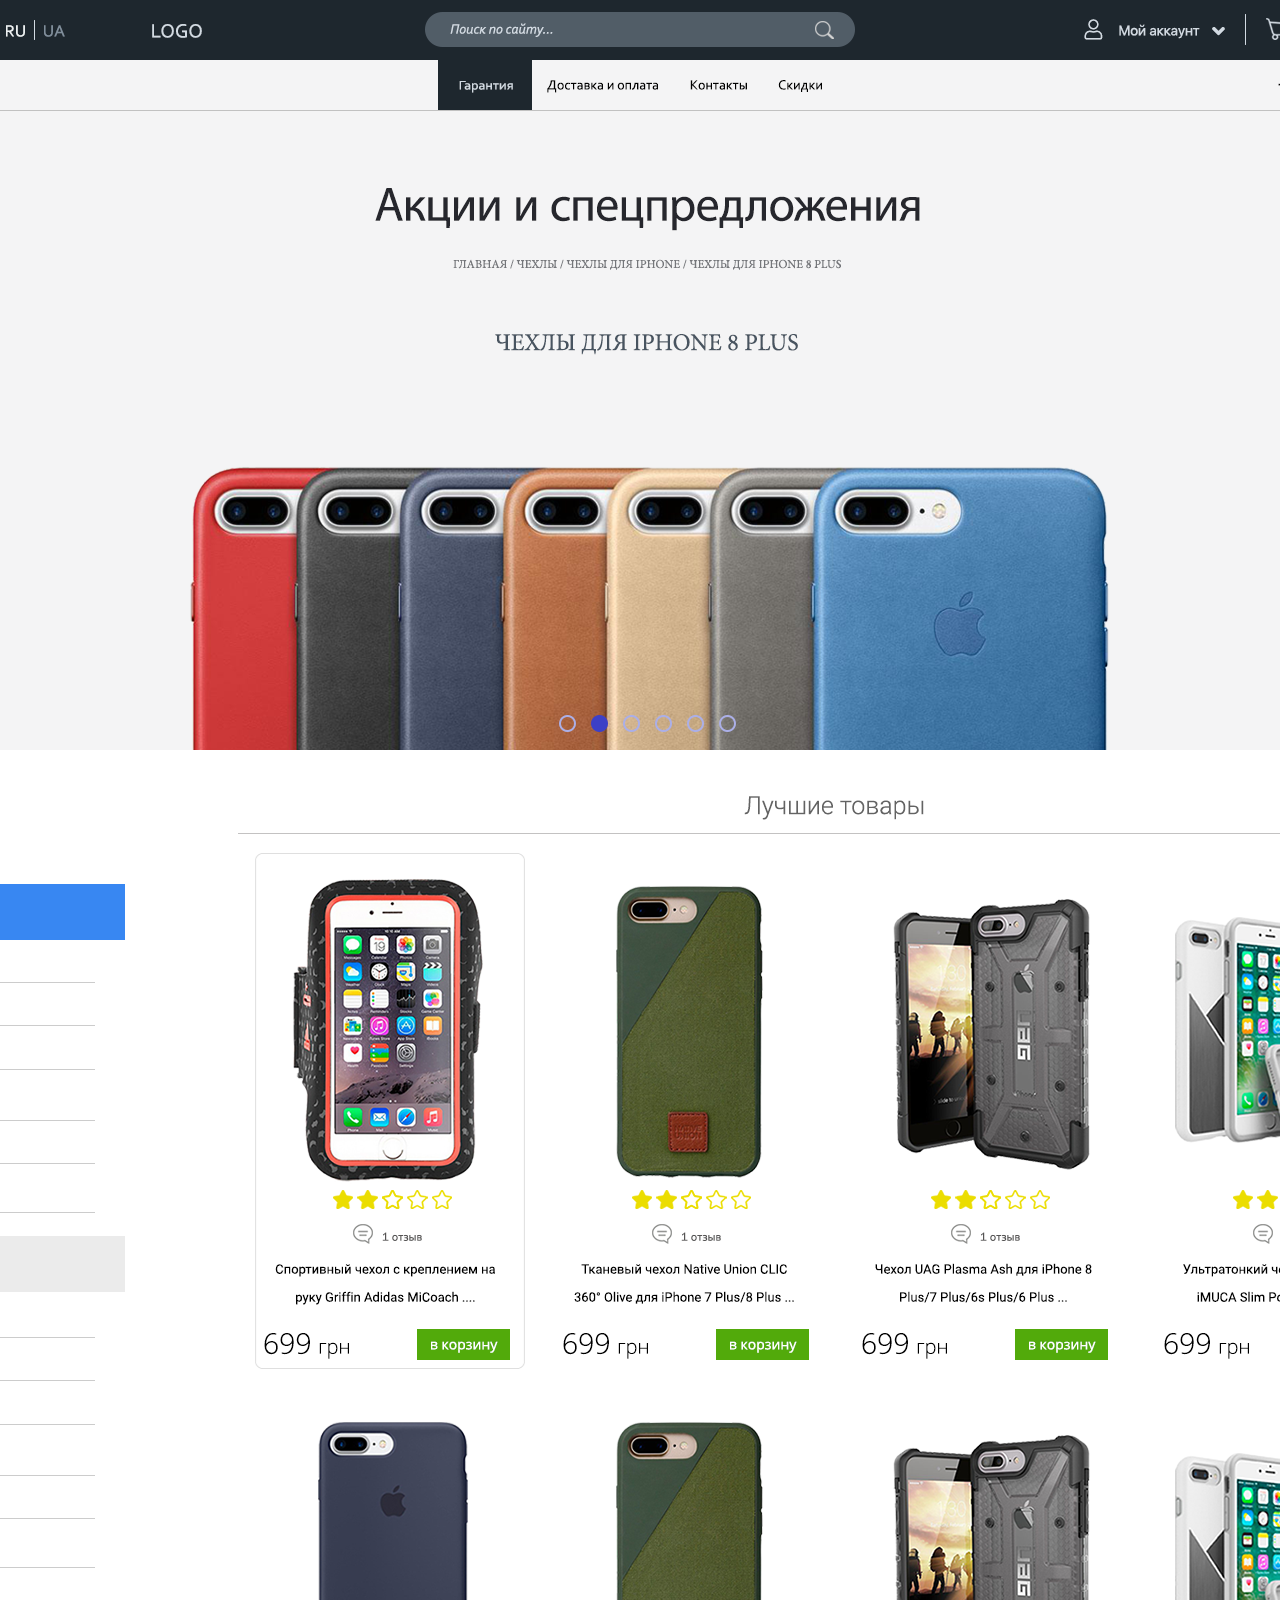
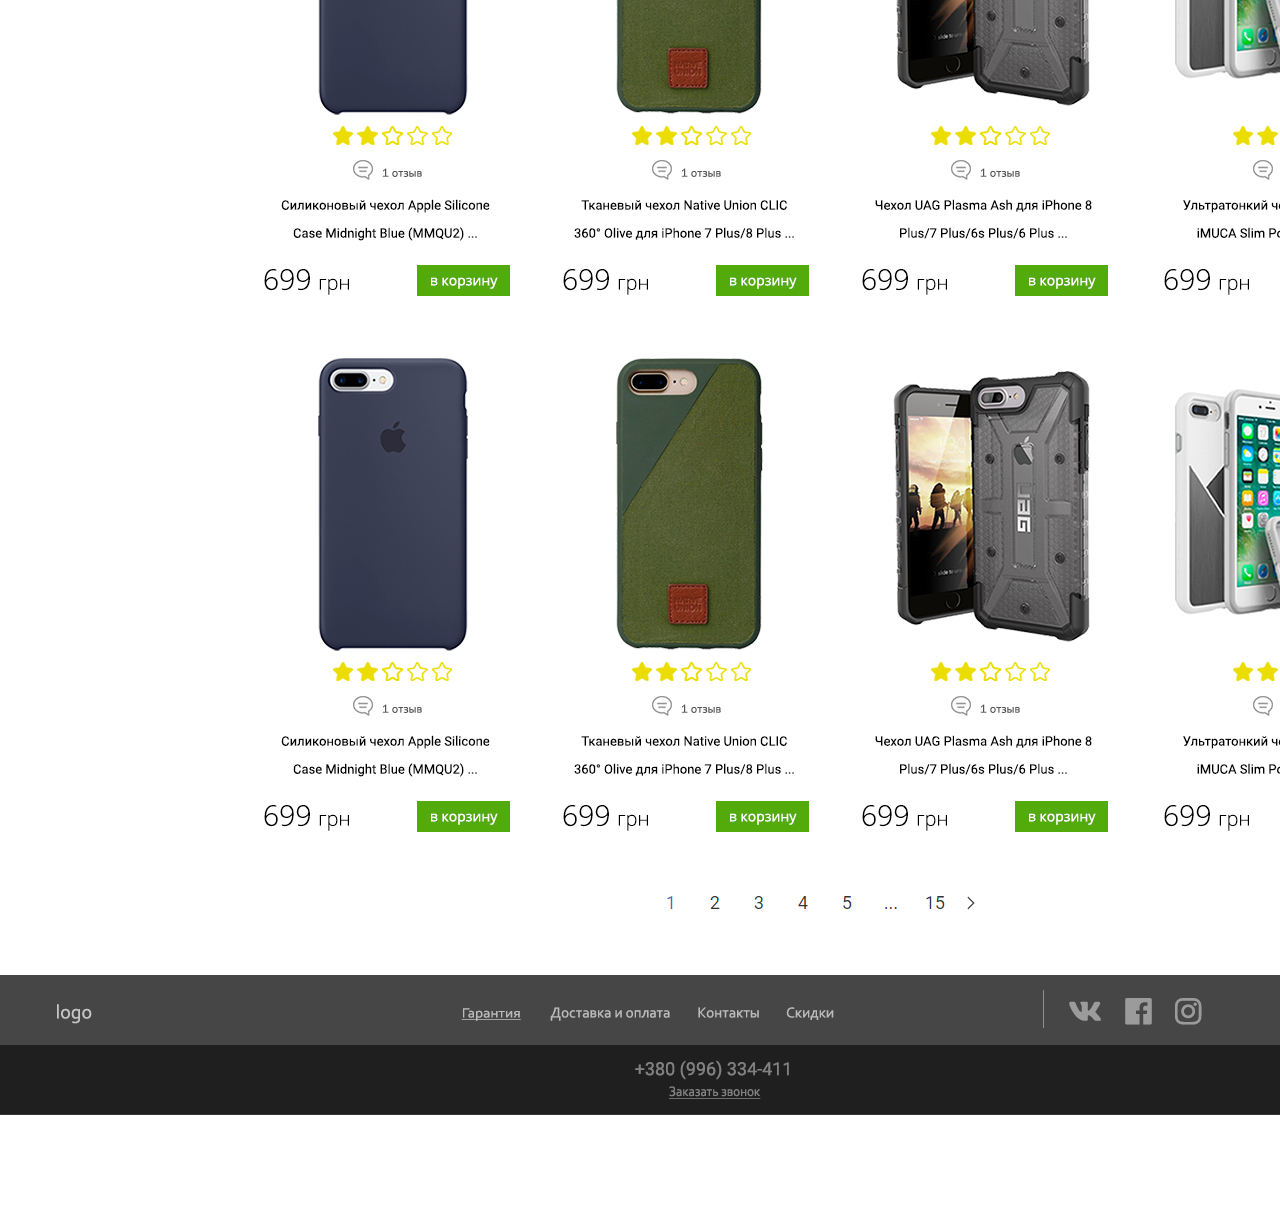
==== commit 736a57e4: "new desine" ====
--- a/shop/index.html
+++ b/shop/index.html
@@ -2,722 +2,22 @@
 <html lang="en">
 <head>
     <meta charset="UTF-8">
-    <meta name="viewport" content="width=device-width, initial-scale=1.0, maximum-scale=1.0, user-scalable=no">
+    <meta name="viewport" content="width=device-width, initial-scale=1.0">
     <meta http-equiv="X-UA-Compatible" content="ie=edge">
-    <link rel="stylesheet" href="css/fonts.css">
-    <link rel="stylesheet" href="css/style.css">
     <title>Document</title>
-    <link rel="stylesheet" type="text/css" href="slider/engine1/style.css" />
-	<script type="text/javascript" src="slider/engine1/jquery.js"></script>
+    <style>
+    *{
+        margin: 0;
+        padding: 0;
+    }
+    body{
+        display: flex;
+        justify-content: center;
+    }
+    </style>
 </head>
-<body>       
-    <header class="header">
-        <div class="header-center">
-            <div class="launge">
-                <div class="ru">
-                    <a  href="#">RU</a> 
-                </div>
-                <div class="line">
-                </div>
-                <div class="ua">
-                    <a  href="#">UA</a> 
-                </div> 
-                <div class="logo">           
-                    <a href="#">logo</a>
-                </div> 
-            </div>
-            <div class="search">
-                <input type="text" placeholder="Поиск по сайту...">
-                <a href="#"></a>
-            </div>
-            <div class="user">   
-                    <a class="img-user" href="#"></a>                
-                <div class="account">
-                    <a href="#">Мой аккаунт
-                    </a>
-                </div>                
-                <a class="img-basket" href="#"><img src="img/basket.png" alt=""></a>                
-                <div class="basket">
-                    <a href="#">Товаров 0 (0 грн.)</a>
-                </div>                
-            </div>
-        </div>
-    </header>
-
-    <header class="header_1">
-        <div class="position">
-                <div class="number_phone n1">                    
-                </div>
-            <div class="center_header_1">
-                <a href="#"><button>Гарантия</button></a>
-                <a href="#"><button>Доставка и оплата</button></a>
-                <a href="#"><button>Контакты</button></a>
-                <a href="#"><button>Скидки</button></a> 
-            </div>
-            <div class="number_phone n2">
-                    +380 (996) 336-411
-            </div>
-        </div>
-        
-    </header>
-
-    <hr class="line">
-
-    <div class="slider">
-        <div class="slider_sl">
-            <div id="wowslider-container1">
-                <div class="ws_images"><ul>
-                    <li><img src="slider/data1/images/_1.png" id="wows1_0"/></li>
-                    <li><img src="slider/data1/images/_1__.png" id="wows1_1"/></a></li>
-                    <li><img src="slider/data1/images/_1____.png" id="wows1_2"/></li>
-                </ul></div>
-                <div class="ws_bullets"><div>
-                    <a href="#" title="Без имени-1"><span>1</span></a>
-                    <a href="#" title="Без имени-1 — копия"><span>2</span></a>
-                    <a href="#" title="Без имени-1 — копия — копия"><span>3</span></a>
-                </div></div><div class="ws_script" style="position:absolute;left:-99%"><a href="https://www.youtube.com">html5 slider</a> by WOWSlider.com v8.8</div>
-                <div class="ws_shadow"></div>
-            </div>	
-            <script type="text/javascript" src="slider/engine1/wowslider.js"></script>
-            <script type="text/javascript" src="slider/engine1/script.js"></script>
-        </div>
-    </div>
-    
-    <div class="content">
-        <div class="catalog">
-            <div class="catalog_towarow">  
-                <div class="smartphone">
-                    <div class="cases">             
-                        <div class="smartphone_cases">
-                            <a class="cases" href="#">Чехлы для смартфонов</a>                    
-                        </div>
-                    </div>
-                    <div class="sm">
-                        <a href="#">- Apple</a> <br> 
-                        <a href="#">- Samsung</a> <br>
-                        <a href="#">- Xiaomi</a> <br>
-                        <a href="#">- Meizu</a> <br>
-                        <a href="#">- Sony</a> <br>
-                        <a href="#">- Asus</a> 
-                    </div>
-                </div>
-                
-                <div class="tablet">
-                    <div class="cases">
-                        <div class="tablet_cases">
-                            <a href="#">Чехлы для планшетов</a>                   
-                        </div>
-                    </div>
-                    <div class="tb">
-                        <a href="#">- Apple</a> <br>
-                        <a href="#">- Samsung</a> <br>
-                        <a href="#">- Xiaomi</a> <br>
-                        <a href="#">- Meizu</a> <br>
-                        <a href="#">- Sony</a> <br>
-                        <a href="#">- Asus</a> 
-                    </div>
-                </div>
-            </div>
-        </div>
-
-        <div class="tovar">
-            <div class="txt-best-products">
-                <span>Лучшие товары</span>
-                <hr>
-            </div>
-            <div class="products">
-                <div class="block">
-                    <div>
-                        <div class="ph">
-                            <img class="photo" src="img/case-1.png" alt="">
-                        </div>
-                        <img class="star" src="img/star-2.png" alt="">
-                        <div class="comment">
-                            <a href="">
-                            <img src="img/comment.png" alt="">
-                            <span>1 отзыв</span>
-                            </a>
-                        </div>
-                        <div class="description">
-                            <span>
-                                Спортивный чехол с креплением на руку 
-                                Griffin Adidas MiCoach .... <br>
-                            </span>
-                        </div>
-                        <span class="price">
-                            699<span>грн.</span> 
-                        </span>
-                        <a href="#">
-                            <button>
-                                в корзину
-                            </button>
-                        </a>
-                    </div>
-                </div>
-
-                <div class="block">
-                    <div>
-                        <div class="ph">
-                            <img class="photo" src="img/case-2.png" alt="">
-                        </div>
-                        <img class="star" src="img/star-2.png" alt="">
-                        <div class="comment">
-                            <a href="">
-                            <img src="img/comment.png" alt="">
-                            <span>1 отзыв</span>
-                            </a>
-                        </div>
-                        <div class="description">
-                            <span>
-                                Тканевый чехол Native Union CLIC 360° для iPhone 7 Plus/8 Plus ...<br>
-                            </span>
-                        </div>
-                        <span class="price">
-                            449<span>грн.</span> 
-                        </span>
-                        <a href="#">
-                            <button>
-                                в корзину
-                            </button>
-                        </a>
-                    </div>
-                </div>
-
-                <div class="block">
-                    <div>
-                        <div class="ph">
-                            <img class="photo" src="img/case-3.png" alt="">
-                        </div>
-                        <img class="star" src="img/star-2.png" alt="">
-                        <div class="comment">
-                            <a href="">
-                            <img src="img/comment.png" alt="">
-                            <span>1 отзыв</span>
-                            </a>
-                        </div>
-                        <div class="description">
-                            <span>
-                                Чехол UAG Plasma Ash для iPhone 8 Plus/7 Plus/6s Plus/6 Plus ... <br>
-                            </span>
-                        </div>
-                        <span class="price">
-                            699<span>грн.</span> 
-                        </span>
-                        <a href="#">
-                            <button>
-                                в корзину
-                            </button>
-                        </a>
-                    </div>
-                </div>
-
-                <div class="block">
-                    <div>
-                        <div class="ph">
-                            <img class="photo" src="img/case-4.png" alt="">
-                        </div>
-                        <img class="star" src="img/star-2.png" alt="">
-                        <div class="comment">
-                            <a href="">
-                            <img src="img/comment.png" alt="">
-                            <span>1 отзыв</span>
-                            </a>
-                        </div>
-                        <div class="description">
-                            <span>
-                                Ультратонкий чехол-аккумулятор iMUCA Slim Power Gold для ...<br>
-                            </span>
-                        </div>
-                        <span class="price">
-                            699<span>грн.</span> 
-                        </span>
-                        <a href="#">
-                            <button>
-                                в корзину
-                            </button>
-                        </a>
-                    </div>
-                </div>
-                <div class="block">
-                    <div>
-                        <div class="ph">
-                            <img class="photo" src="img/case-5.png" alt="">
-                        </div>
-                        <img class="star" src="img/star-2.png" alt="">
-                        <div class="comment">
-                            <a href="">
-                            <img src="img/comment.png" alt="">
-                            <span>1 отзыв</span>
-                            </a>
-                        </div>
-                        <div class="description">
-                            <span>
-                                Силиконовый чехол Apple Silicone Case Midnight Blue (MMQU2) ...<br>
-                            </span>
-                        </div>
-                        <span class="price">
-                            699<span>грн.</span> 
-                        </span>
-                        <a href="#">
-                            <button>
-                                в корзину
-                            </button>
-                        </a>
-                    </div>
-                </div>
-                <div class="block">
-                    <div>
-                        <div class="ph">
-                            <img class="photo" src="img/case-4.png" alt="">
-                        </div>
-                        <img class="star" src="img/star-2.png" alt="">
-                        <div class="comment">
-                            <a href="">
-                            <img src="img/comment.png" alt="">
-                            <span>1 отзыв</span>
-                            </a>
-                        </div>
-                        <div class="description">
-                            <span>
-                                Ультратонкий чехол-аккумулятор iMUCA Slim Power Gold для ...<br>
-                            </span>
-                        </div>
-                        <span class="price">
-                            699<span>грн.</span> 
-                        </span>
-                        <a href="#">
-                            <button>
-                                в корзину
-                            </button>
-                        </a>
-                    </div>
-                </div>
-                <div class="block">
-                    <div>
-                        <div class="ph">
-                            <img class="photo" src="img/case-5.png" alt="">
-                        </div>
-                        <img class="star" src="img/star-2.png" alt="">
-                        <div class="comment">
-                            <a href="">
-                            <img src="img/comment.png" alt="">
-                            <span>1 отзыв</span>
-                            </a>
-                        </div>
-                        <div class="description">
-                            <span>
-                                Силиконовый чехол Apple Silicone Case Midnight Blue (MMQU2) ...<br>
-                            </span>
-                        </div>
-                        <span class="price">
-                            699<span>грн.</span> 
-                        </span>
-                        <a href="#">
-                            <button>
-                                в корзину
-                            </button>
-                        </a>
-                    </div>
-                </div>
-                <div class="block">
-                    <div>
-                        <div class="ph">
-                            <img class="photo" src="img/case-3.png" alt="">
-                        </div>
-                        <img class="star" src="img/star-2.png" alt="">
-                        <div class="comment">
-                            <a href="">
-                            <img src="img/comment.png" alt="">
-                            <span>1 отзыв</span>
-                            </a>
-                        </div>
-                        <div class="description">
-                            <span>
-                                Чехол UAG Plasma Ash для iPhone 8 Plus/7 Plus/6s Plus/6 Plus ... <br>
-                            </span>
-                        </div>
-                        <span class="price">
-                            699<span>грн.</span> 
-                        </span>
-                        <a href="#">
-                            <button>
-                                в корзину
-                            </button>
-                        </a>
-                    </div>
-                </div>
-                <div class="block">
-                    <div>
-                        <div class="ph">
-                            <img class="photo" src="img/case-1.png" alt="">
-                        </div>
-                        <img class="star" src="img/star-2.png" alt="">
-                        <div class="comment">
-                            <a href="">
-                            <img src="img/comment.png" alt="">
-                            <span>1 отзыв</span>
-                            </a>
-                        </div>
-                        <div class="description">
-                            <span>
-                                Спортивный чехол с креплением на руку 
-                                Griffin Adidas MiCoach .... <br>
-                            </span>
-                        </div>
-                        <span class="price">
-                            699<span>грн.</span> 
-                        </span>
-                        <a href="#">
-                            <button>
-                                в корзину
-                            </button>
-                        </a>
-                    </div>
-                </div>
-                <div class="block">
-                    <div>
-                        <div class="ph">
-                            <img class="photo" src="img/case-5.png" alt="">
-                        </div>
-                        <img class="star" src="img/star-2.png" alt="">
-                        <div class="comment">
-                            <a href="">
-                            <img src="img/comment.png" alt="">
-                            <span>1 отзыв</span>
-                            </a>
-                        </div>
-                        <div class="description">
-                            <span>
-                                Силиконовый чехол Apple Silicone Case Midnight Blue (MMQU2) ...<br>
-                            </span>
-                        </div>
-                        <span class="price">
-                            699<span>грн.</span> 
-                        </span>
-                        <a href="#">
-                            <button>
-                                в корзину
-                            </button>
-                        </a>
-                    </div>
-                </div>
-                <div class="block">
-                    <div>
-                        <div class="ph">
-                            <img class="photo" src="img/case-5.png" alt="">
-                        </div>
-                        <img class="star" src="img/star-2.png" alt="">
-                        <div class="comment">
-                            <a href="">
-                            <img src="img/comment.png" alt="">
-                            <span>1 отзыв</span>
-                            </a>
-                        </div>
-                        <div class="description">
-                            <span>
-                                Силиконовый чехол Apple Silicone Case Midnight Blue (MMQU2) ...<br>
-                            </span>
-                        </div>
-                        <span class="price">
-                            699<span>грн.</span> 
-                        </span>
-                        <a href="#">
-                            <button>
-                                в корзину
-                            </button>
-                        </a>
-                    </div>
-                </div>
-                <div class="block">
-                    <div>
-                        <div class="ph">
-                            <img class="photo" src="img/case-5.png" alt="">
-                        </div>
-                        <img class="star" src="img/star-2.png" alt="">
-                        <div class="comment">
-                            <a href="">
-                            <img src="img/comment.png" alt="">
-                            <span>1 отзыв</span>
-                            </a>
-                        </div>
-                        <div class="description">
-                            <span>
-                                Силиконовый чехол Apple Silicone Case Midnight Blue (MMQU2) ...<br>
-                            </span>
-                        </div>
-                        <span class="price">
-                            699<span>грн.</span> 
-                        </span>
-                        <a href="#">
-                            <button>
-                                в корзину
-                            </button>
-                        </a>
-                    </div>
-                </div>
-                <div class="block">
-                    <div>
-                        <div class="ph">
-                            <img class="photo" src="img/case-5.png" alt="">
-                        </div>
-                        <img class="star" src="img/star-2.png" alt="">
-                        <div class="comment">
-                            <a href="">
-                            <img src="img/comment.png" alt="">
-                            <span>1 отзыв</span>
-                            </a>
-                        </div>
-                        <div class="description">
-                            <span>
-                                Силиконовый чехол Apple Silicone Case Midnight Blue (MMQU2) ...<br>
-                            </span>
-                        </div>
-                        <span class="price">
-                            699<span>грн.</span> 
-                        </span>
-                        <a href="#">
-                            <button>
-                                в корзину
-                            </button>
-                        </a>
-                    </div>
-                </div>
-                <div class="block">
-                    <div>
-                        <div class="ph">
-                            <img class="photo" src="img/case-5.png" alt="">
-                        </div>
-                        <img class="star" src="img/star-2.png" alt="">
-                        <div class="comment">
-                            <a href="">
-                            <img src="img/comment.png" alt="">
-                            <span>1 отзыв</span>
-                            </a>
-                        </div>
-                        <div class="description">
-                            <span>
-                                Силиконовый чехол Apple Silicone Case Midnight Blue (MMQU2) ...<br>
-                            </span>
-                        </div>
-                        <span class="price">
-                            699<span>грн.</span> 
-                        </span>
-                        <a href="#">
-                            <button>
-                                в корзину
-                            </button>
-                        </a>
-                    </div>
-                </div>
-                <div class="block">
-                    <div>
-                        <div class="ph">
-                            <img class="photo" src="img/case-5.png" alt="">
-                        </div>
-                        <img class="star" src="img/star-2.png" alt="">
-                        <div class="comment">
-                            <a href="">
-                            <img src="img/comment.png" alt="">
-                            <span>1 отзыв</span>
-                            </a>
-                        </div>
-                        <div class="description">
-                            <span>
-                                Силиконовый чехол Apple Silicone Case Midnight Blue (MMQU2) ...<br>
-                            </span>
-                        </div>
-                        <span class="price">
-                            699<span>грн.</span> 
-                        </span>
-                        <a href="#">
-                            <button>
-                                в корзину
-                            </button>
-                        </a>
-                    </div>
-                </div>
-                <div class="block">
-                    <div>
-                        <div class="ph">
-                            <img class="photo" src="img/case-5.png" alt="">
-                        </div>
-                        <img class="star" src="img/star-2.png" alt="">
-                        <div class="comment">
-                            <a href="">
-                            <img src="img/comment.png" alt="">
-                            <span>1 отзыв</span>
-                            </a>
-                        </div>
-                        <div class="description">
-                            <span>
-                                Силиконовый чехол Apple Silicone Case Midnight Blue (MMQU2) ...<br>
-                            </span>
-                        </div>
-                        <span class="price">
-                            699<span>грн.</span> 
-                        </span>
-                        <a href="#">
-                            <button>
-                                в корзину
-                            </button>
-                        </a>
-                    </div>
-                </div>
-                <div class="block">
-                    <div>
-                        <div class="ph">
-                            <img class="photo" src="img/case-5.png" alt="">
-                        </div>
-                        <img class="star" src="img/star-2.png" alt="">
-                        <div class="comment">
-                            <a href="">
-                            <img src="img/comment.png" alt="">
-                            <span>1 отзыв</span>
-                            </a>
-                        </div>
-                        <div class="description">
-                            <span>
-                                Силиконовый чехол Apple Silicone Case Midnight Blue (MMQU2) ...<br>
-                            </span>
-                        </div>
-                        <span class="price">
-                            699<span>грн.</span> 
-                        </span>
-                        <a href="#">
-                            <button>
-                                в корзину
-                            </button>
-                        </a>
-                    </div>
-                </div>
-                <div class="block">
-                    <div>
-                        <div class="ph">
-                            <img class="photo" src="img/case-5.png" alt="">
-                        </div>
-                        <img class="star" src="img/star-2.png" alt="">
-                        <div class="comment">
-                            <a href="">
-                            <img src="img/comment.png" alt="">
-                            <span>1 отзыв</span>
-                            </a>
-                        </div>
-                        <div class="description">
-                            <span>
-                                Силиконовый чехол Apple Silicone Case Midnight Blue (MMQU2) ...<br>
-                            </span>
-                        </div>
-                        <span class="price">
-                            699<span>грн.</span> 
-                        </span>
-                        <a href="#">
-                            <button>
-                                в корзину
-                            </button>
-                        </a>
-                    </div>
-                </div>
-                <div class="block">
-                    <div>
-                        <div class="ph">
-                            <img class="photo" src="img/case-5.png" alt="">
-                        </div>
-                        <img class="star" src="img/star-2.png" alt="">
-                        <div class="comment">
-                            <a href="">
-                            <img src="img/comment.png" alt="">
-                            <span>1 отзыв</span>
-                            </a>
-                        </div>
-                        <div class="description">
-                            <span>
-                                Силиконовый чехол Apple Silicone Case Midnight Blue (MMQU2) ...<br>
-                            </span>
-                        </div>
-                        <span class="price">
-                            699<span>грн.</span> 
-                        </span>
-                        <a href="#">
-                            <button>
-                                в корзину
-                            </button>
-                        </a>
-                    </div>
-                </div>
-                <div class="block">
-                    <div>
-                        <div class="ph">
-                            <img class="photo" src="img/case-5.png" alt="">
-                        </div>
-                        <img class="star" src="img/star-2.png" alt="">
-                        <div class="comment">
-                            <a href="">
-                            <img src="img/comment.png" alt="">
-                            <span>1 отзыв</span>
-                            </a>
-                        </div>
-                        <div class="description">
-                            <span>
-                                Силиконовый чехол Apple Silicone Case Midnight Blue (MMQU2) ...<br>
-                            </span>
-                        </div>
-                        <span class="price">
-                            699<span>грн.</span> 
-                        </span>
-                        <a href="#">
-                            <button>
-                                в корзину
-                            </button>
-                        </a>
-                    </div>
-                </div>           
-            </div>
-            <div class="down-spusok">
-                <a href="#">1</a>
-                <a href="#">2</a>
-                <a href="#">3</a>
-                <a href="#">4</a>
-                <a href="#">5</a>
-                <span>...</span>
-                <a href="#">15</a>
-                <a href="#">></a>
-            </div>
-        </div>
-    </div>
-
-    
-
-    <footer>
-        <div class="block-footer">
-            <div class="left-footer">
-                <a href="#">logo</a>
-            </div>
-            <div class="center-footer">
-                <a href="#">Гарантия</a>
-                <a href="#">Доставка и оплата</a>
-                <a href="#">Контакты</a>
-                <a href="#">Скидки</a>
-            </div>
-            <div class="right-footer">
-                <div class="line"></div>
-                <div class="imeges">
-                    <a class="vkont" href="#"></a>
-                    <a href="#"><img class="vk" src="img/vk.png" alt=""></a>
-                    <a href="#"><img class="fc" src="img/facebook.png" alt=""></a>
-                    <a href="#"><img class="in" src="img/instagram.png" alt=""></a>
-                </div>
-            </div>
-        </div>
-    </footer>
-
-    <footer class="footer-1">
-        <div class="number">
-            <span>+380 (996) 336-411</span><br>
-            <a href="#">
-                Заказать звонок
-            </a>
-        </div>
-    </footer>
+<body>
+    <img src="1-home.png" alt="">
 
 </body>
 </html>
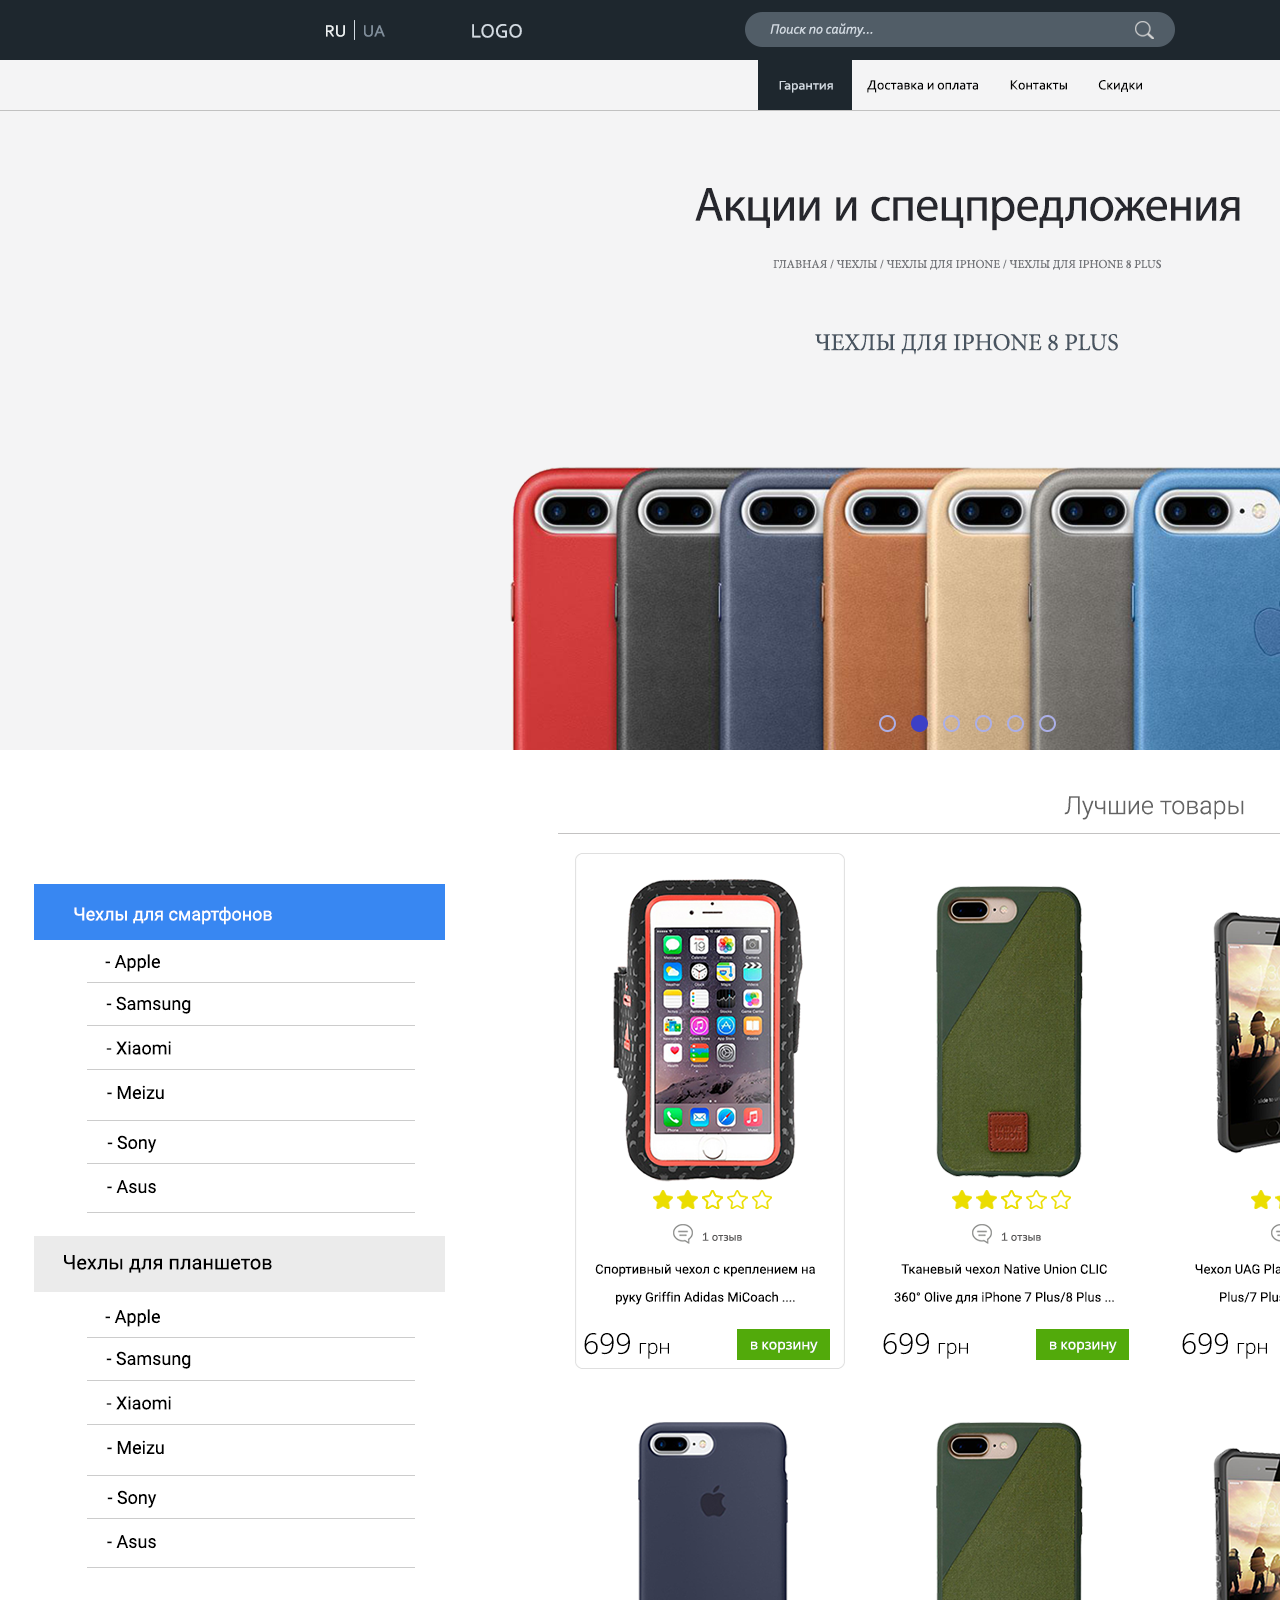
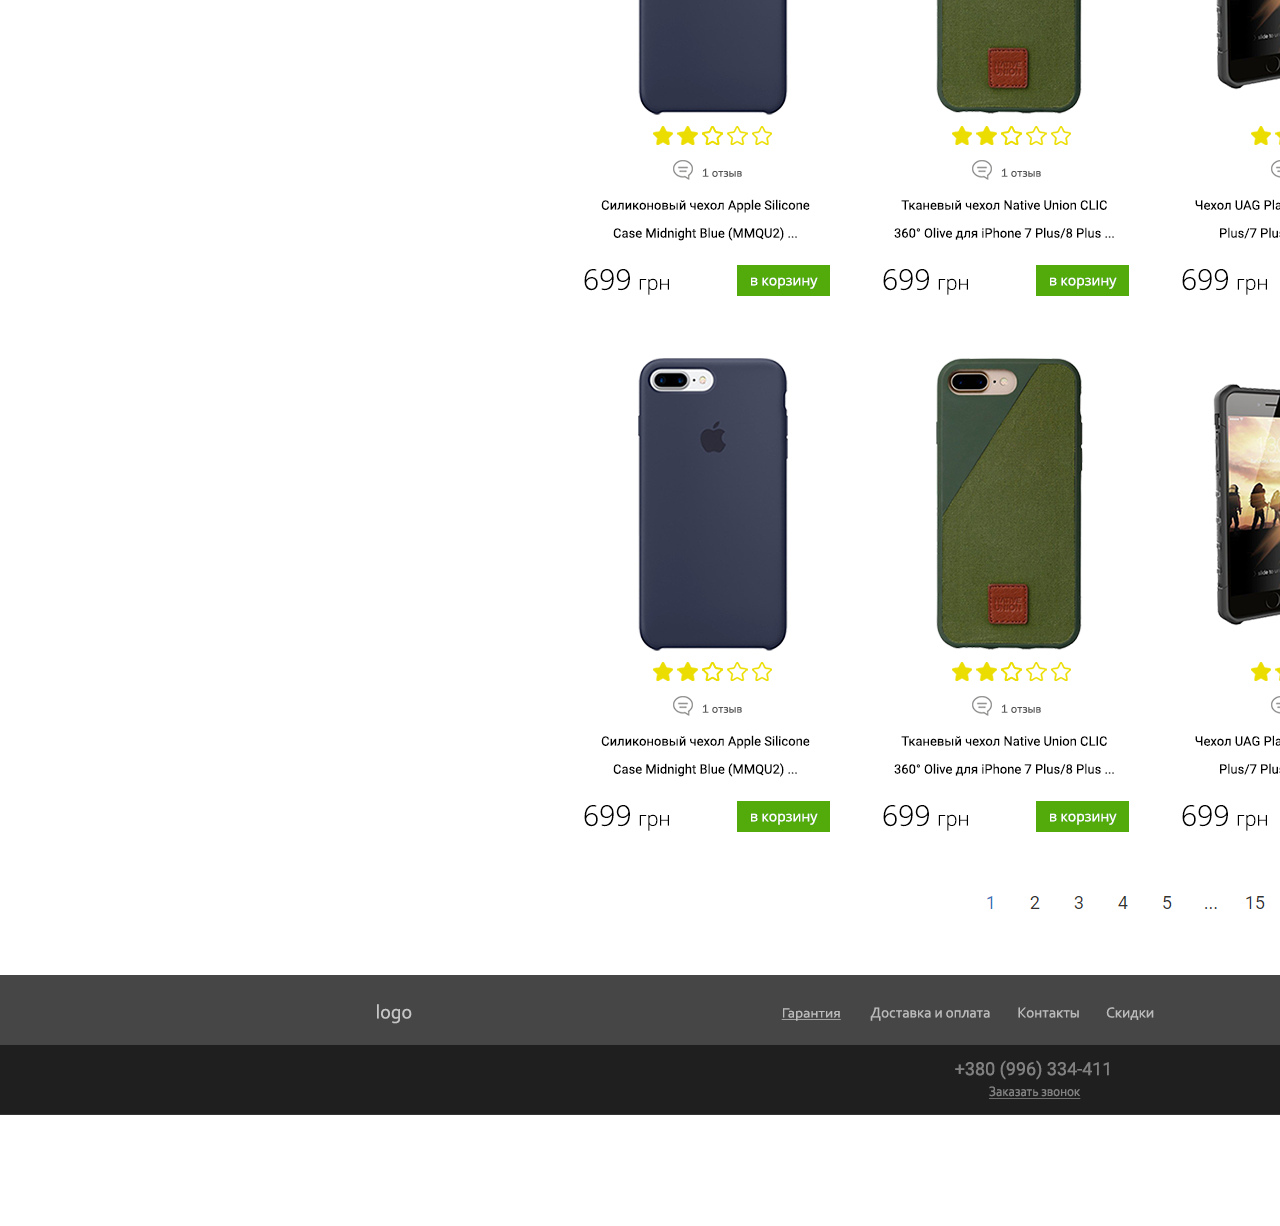
==== commit 91f78cb0: "resize" ====
--- a/shop/index.html
+++ b/shop/index.html
@@ -10,9 +10,9 @@
         margin: 0;
         padding: 0;
     }
-    body{
-        display: flex;
-        justify-content: center;
+    img{
+        margin: 0 auto;
+        display: block;
     }
     </style>
 </head>
